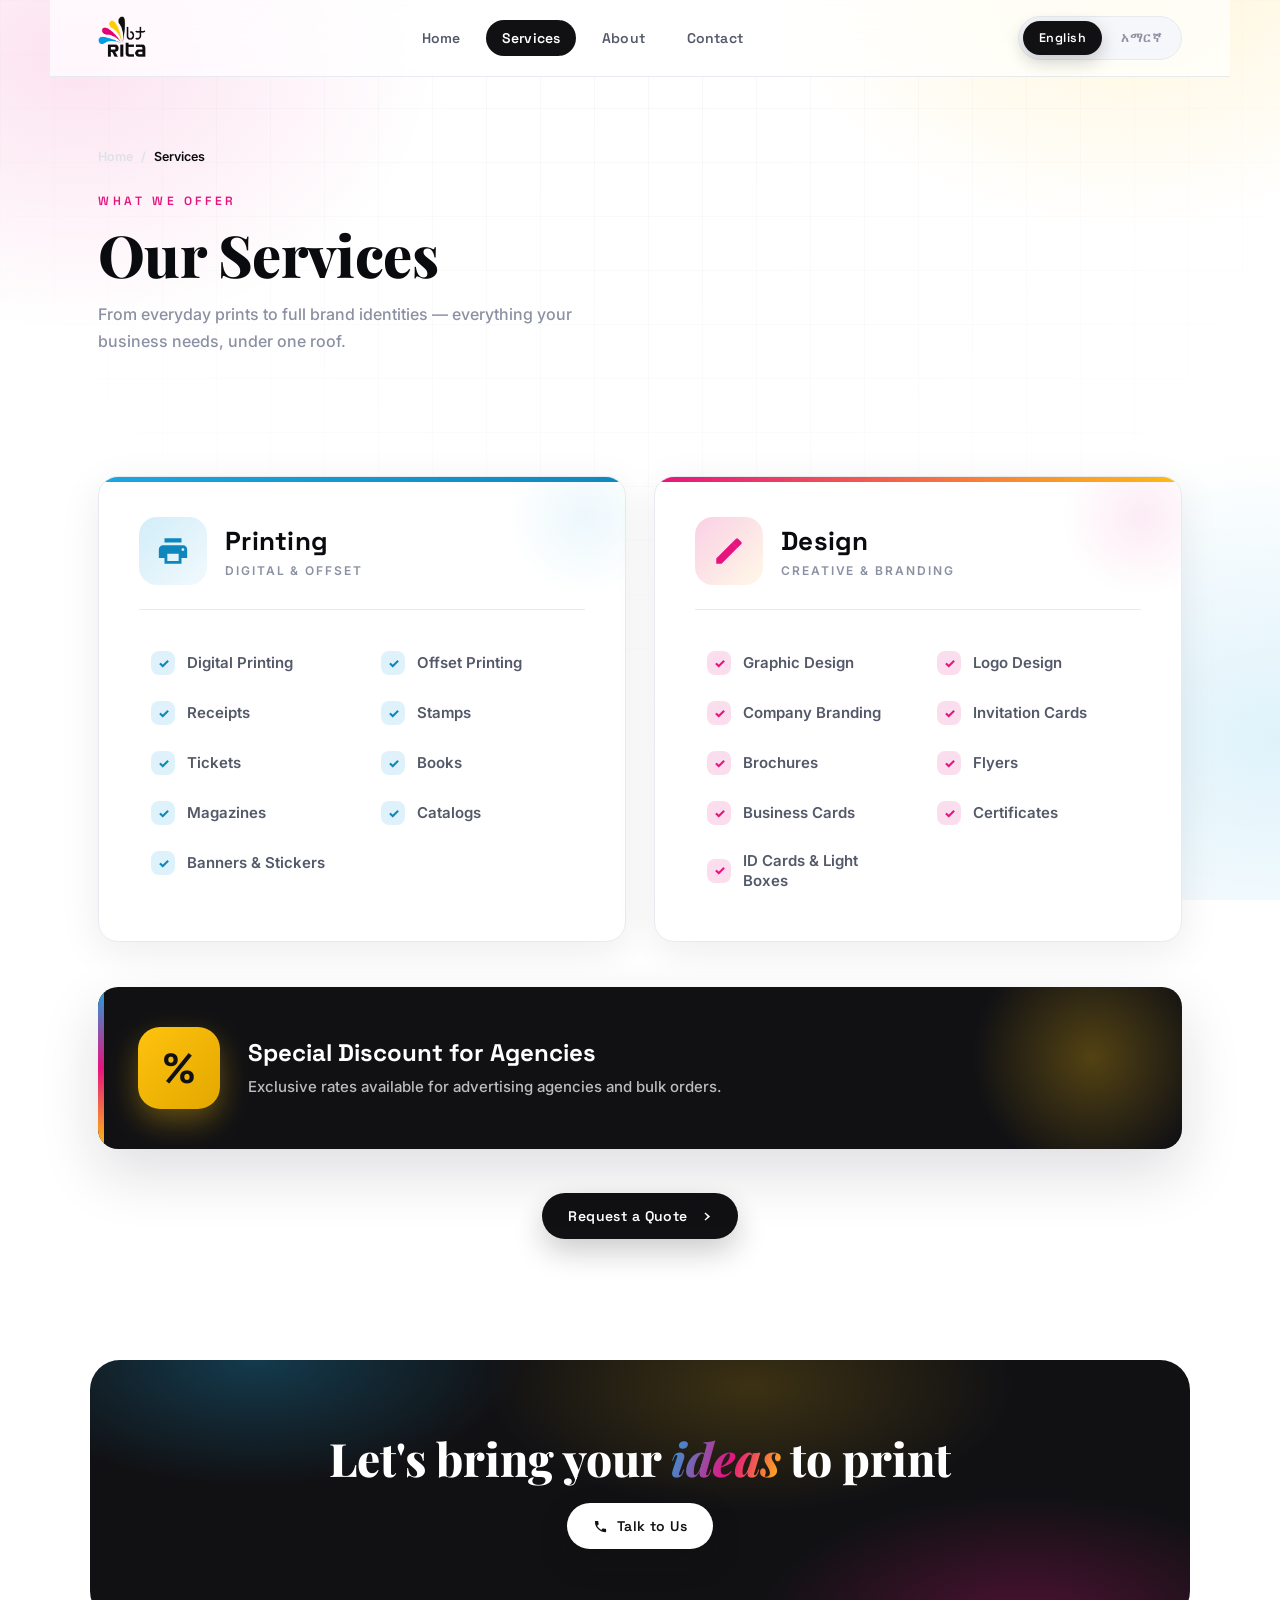
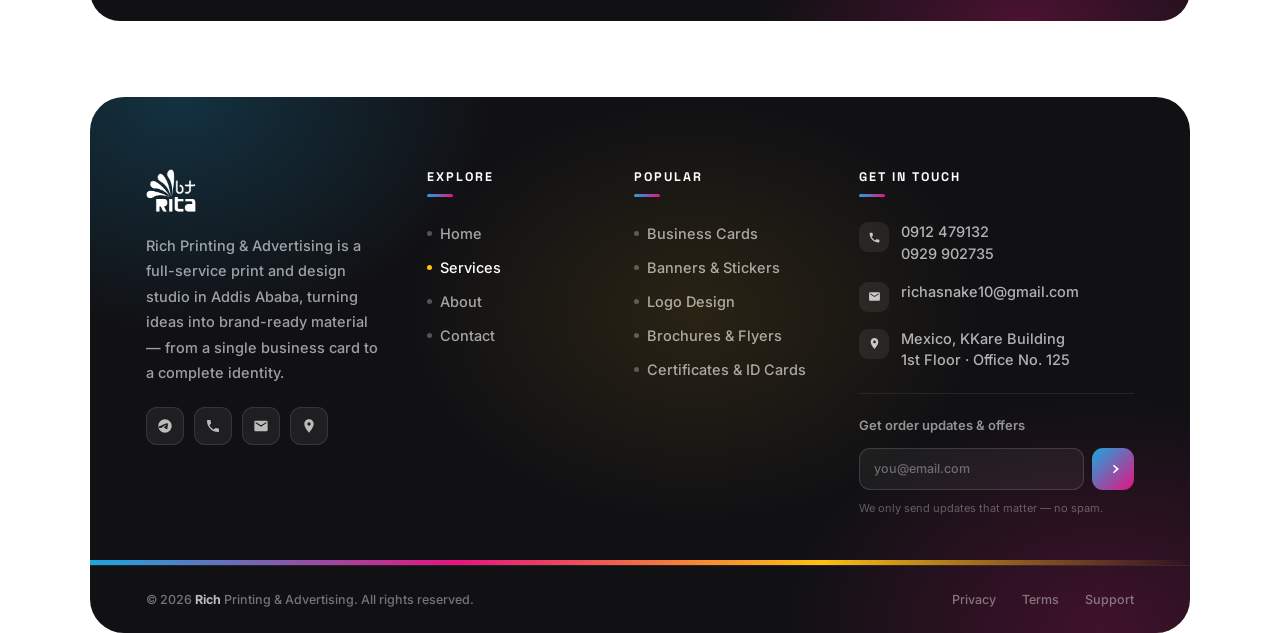
==== services.html @ 9ed71e38 "update website" ====
<!DOCTYPE html>
<html lang="en">
<head>
<meta charset="UTF-8">
<meta name="viewport" content="width=device-width, initial-scale=1.0">
<title>Services | Rich Printing &amp; Advertising</title>
<meta name="description" content="Digital & offset printing, books, banners, stickers, branding, logo design, brochures, business cards and more — full-service printing and design in Addis Ababa.">
<link rel="icon" type="image/png" href="images/logo.png">
<link rel="canonical" href="services.html">
<link rel="preconnect" href="https://fonts.googleapis.com">
<link rel="preconnect" href="https://fonts.gstatic.com" crossorigin>
<link href="https://fonts.googleapis.com/css2?family=Playfair+Display:ital,wght@0,600;0,800;0,900;1,700&family=Space+Grotesk:wght@400;500;600;700&family=Inter:wght@400;500;600;700;800&display=swap" rel="stylesheet">
<link rel="stylesheet" href="css/style.css">
</head>
<body class="lang-en" data-page="services">
<a class="skip-link" href="#main">Skip to content</a>
<div class="progress" id="progress"></div>
<div class="bg-fx"></div>
<div class="page">

  <!-- HEADER -->
  <header class="site-header">
    <div class="nav-wrap">
      <a href="index.html" class="nav-logo-link" aria-label="Rich Printing &amp; Advertising — home">
        <img class="nav-logo" src="images/logo.png" alt="Rich Printing &amp; Advertising">
      </a>
      <nav class="nav-links" id="navLinks" aria-label="Primary">
        <a href="index.html" class="nav-link" data-page-link="home"><span class="en-text">Home</span><span class="am-text">መነሻ</span></a>
        <a href="services.html" class="nav-link" data-page-link="services"><span class="en-text">Services</span><span class="am-text">አገልግሎቶች</span></a>
        <a href="about.html" class="nav-link" data-page-link="about"><span class="en-text">About</span><span class="am-text">ስለ እኛ</span></a>
        <a href="contact.html" class="nav-link" data-page-link="contact"><span class="en-text">Contact</span><span class="am-text">ያግኙን</span></a>
      </nav>
      <div class="nav-right">
        <div class="lang-toggle">
          <button class="lang-btn" data-lang="en" onclick="setLang('en')">English</button>
          <button class="lang-btn" data-lang="am" onclick="setLang('am')">አማርኛ</button>
        </div>
        <button class="nav-toggle" id="navToggle" aria-label="Toggle menu" aria-expanded="false"><span></span></button>
      </div>
    </div>
  </header>

  <main id="main">

    <!-- MASTHEAD -->
    <div class="masthead">
      <div class="crumbs reveal">
        <a href="index.html"><span class="en-text">Home</span><span class="am-text">መነሻ</span></a>
        <span>/</span>
        <span class="current en-text">Services</span><span class="current am-text">አገልግሎቶች</span>
      </div>
      <span class="eyebrow reveal en-text">What We Offer</span>
      <span class="eyebrow reveal am-text">የምናቀርበው</span>
      <h1 class="sec-title reveal en-text">Our Services</h1>
      <h1 class="sec-title reveal am-text">አገልግሎቶቻችን</h1>
      <p class="sec-sub reveal en-text">From everyday prints to full brand identities — everything your business needs, under one roof.</p>
      <p class="sec-sub reveal am-text">ከዕለት ተዕለት ህትመቶች እስከ ሙሉ ብራንድ ማንነት — ንግድዎ የሚፈልገው ሁሉ በአንድ ቦታ።</p>
    </div>

    <!-- SERVICES -->
    <section class="section">
      <div class="services-grid">
        <div class="scard c-cy reveal">
          <div class="scard-head">
            <div class="scard-ico cy">
              <svg viewBox="0 0 24 24"><path d="M19 8H5c-1.66 0-3 1.34-3 3v6h4v4h12v-4h4v-6c0-1.66-1.34-3-3-3zm-3 11H8v-5h8v5zm3-7c-.55 0-1-.45-1-1s.45-1 1-1 1 .45 1 1-.45 1-1 1zm-1-9H6v3h12V3z"/></svg>
            </div>
            <div class="scard-cat">
              <span class="en-text">Printing</span><span class="am-text">ህትመት</span>
              <small class="en-text">Digital &amp; Offset</small><small class="am-text">ዲጂታል &amp; ኦፍሴት</small>
            </div>
          </div>
          <ul class="slist">
            <li><span class="en-text">Digital Printing</span><span class="am-text">ዲጂታል ህትመት</span></li>
            <li><span class="en-text">Offset Printing</span><span class="am-text">ኦፍሴት ህትመት</span></li>
            <li><span class="en-text">Receipts</span><span class="am-text">ደረሰኝ</span></li>
            <li><span class="en-text">Stamps</span><span class="am-text">ማህተም</span></li>
            <li><span class="en-text">Tickets</span><span class="am-text">ቲኬት</span></li>
            <li><span class="en-text">Books</span><span class="am-text">መጽሐፍ</span></li>
            <li><span class="en-text">Magazines</span><span class="am-text">መጽሔት</span></li>
            <li><span class="en-text">Catalogs</span><span class="am-text">ካታሎግ</span></li>
            <li><span class="en-text">Banners &amp; Stickers</span><span class="am-text">ባነር &amp; ስቲከር</span></li>
          </ul>
        </div>

        <div class="scard c-mg reveal">
          <div class="scard-head">
            <div class="scard-ico mg">
              <svg viewBox="0 0 24 24"><path d="M20.71 5.63l-2.34-2.34a1 1 0 00-1.41 0l-2.83 2.83 3.75 3.75 2.83-2.83a1 1 0 000-1.41zM3 17.25V21h3.75L17.81 9.94l-3.75-3.75L3 17.25z"/></svg>
            </div>
            <div class="scard-cat">
              <span class="en-text">Design</span><span class="am-text">ዲዛይን</span>
              <small class="en-text">Creative &amp; Branding</small><small class="am-text">ፈጠራ &amp; ብራንዲንግ</small>
            </div>
          </div>
          <ul class="slist">
            <li><span class="en-text">Graphic Design</span><span class="am-text">ግራፊክ ዲዛይን</span></li>
            <li><span class="en-text">Logo Design</span><span class="am-text">ሎጎ ዲዛይን</span></li>
            <li><span class="en-text">Company Branding</span><span class="am-text">ብራንዲንግ</span></li>
            <li><span class="en-text">Invitation Cards</span><span class="am-text">የጥሪ ካርዶች</span></li>
            <li><span class="en-text">Brochures</span><span class="am-text">ብሮሸር</span></li>
            <li><span class="en-text">Flyers</span><span class="am-text">ፍላየር</span></li>
            <li><span class="en-text">Business Cards</span><span class="am-text">ቢዝነስ ካርድ</span></li>
            <li><span class="en-text">Certificates</span><span class="am-text">ሰርተፍኬት</span></li>
            <li><span class="en-text">ID Cards &amp; Light Boxes</span><span class="am-text">መታወቂያ &amp; ላይት ቦክስ</span></li>
          </ul>
        </div>
      </div>

      <div class="promo-box reveal">
        <div class="promo-pct">%</div>
        <div>
          <div class="promo-title en-text">Special Discount for Agencies</div>
          <div class="promo-title am-text">ለኤጀንሲዎች ልዩ ቅናሽ</div>
          <div class="promo-body en-text">Exclusive rates available for advertising agencies and bulk orders.</div>
          <div class="promo-body am-text">ለማስታወቂያ ቤቶች እና ብዛት ላላቸው ትዕዛዞች ልዩ ዋጋ አለን።</div>
        </div>
      </div>

      <div class="sec-foot reveal">
        <a href="contact.html" class="btn btn-primary">
          <span class="en-text">Request a Quote</span><span class="am-text">ዋጋ ይጠይቁ</span>
          <svg width="15" height="15" viewBox="0 0 24 24" fill="currentColor"><path d="M5 12h12l-5-5 1.4-1.4L21 12l-7.6 6.4L12 17l5-5H5z"/></svg>
        </a>
      </div>
    </section>

    <!-- CTA BANNER -->
    <section class="cta-banner reveal">
      <h2 class="cta-title en-text">Let's bring your <em>ideas</em> to print</h2>
      <h2 class="cta-title am-text">ሀሳብዎን ወደ <em>ህትመት</em> እንለውጥ</h2>
      <div class="hero-cta">
        <a href="contact.html" class="btn btn-primary">
          <svg width="15" height="15" viewBox="0 0 24 24" fill="currentColor"><path d="M6.6 10.8c1.4 2.8 3.8 5.1 6.6 6.6l2.2-2.2c.3-.3.7-.4 1-.2 1.1.4 2.3.6 3.6.6.6 0 1 .4 1 1V20c0 .6-.4 1-1 1-9.4 0-17-7.6-17-17 0-.6.4-1 1-1h3.5c.6 0 1 .4 1 1 0 1.3.2 2.5.6 3.6.1.3 0 .7-.2 1L6.6 10.8z"/></svg>
          <span class="en-text">Talk to Us</span><span class="am-text">ያነጋግሩን</span>
        </a>
      </div>
    </section>

  </main>

  <!-- FOOTER -->
  <footer class="site-footer">
    <div class="footer-top">
      <div class="reveal">
        <img class="footer-brand-logo" src="images/logo.png" alt="Rich Printing &amp; Advertising">
        <p class="footer-about en-text">Rich Printing &amp; Advertising is a full-service print and design studio in Addis Ababa, turning ideas into brand-ready material — from a single business card to a complete identity.</p>
        <p class="footer-about am-text">ሪች ማተሚያ &amp; ማስታወቂያ በአዲስ አበባ የሚገኝ ሙሉ አገልግሎት ሰጪ የህትመትና ዲዛይን ስቱዲዮ ነው — ከአንድ ቢዝነስ ካርድ እስከ ሙሉ ብራንድ ማንነት ሀሳብዎን እናደራጃለን።</p>
        <div class="footer-social">
          <a href="https://t.me/Rita08pp" target="_blank" rel="noopener noreferrer" aria-label="Telegram">
            <svg viewBox="0 0 24 24"><path d="M12 2C6.48 2 2 6.48 2 12s4.48 10 10 10 10-4.48 10-10S17.52 2 12 2zm4.64 6.8c-.15 1.58-.8 5.42-1.13 7.19-.14.75-.42 1-.68 1.02-.58.05-1.02-.38-1.58-.75-.88-.58-1.38-.94-2.23-1.5-.99-.65-.35-1.01.22-1.59.15-.15 2.71-2.48 2.76-2.69.01-.03.02-.14-.07-.2-.09-.06-.22-.04-.31-.02-.13.02-2.28 1.45-6.44 4.27-.61.42-1.16.62-1.66.61-.55-.01-1.6-.31-2.38-.57-.96-.3-1.72-.46-1.65-.97.04-.27.49-.55 1.35-.84 5.3-2.22 8.83-3.68 10.56-4.41.5-.21.95-.32 1.34-.32.29 0 .58.04.86.13z"/></svg>
          </a>
          <a href="tel:+251912479132" aria-label="Phone">
            <svg viewBox="0 0 24 24"><path d="M6.6 10.8c1.4 2.8 3.8 5.1 6.6 6.6l2.2-2.2c.3-.3.7-.4 1-.2 1.1.4 2.3.6 3.6.6.6 0 1 .4 1 1V20c0 .6-.4 1-1 1-9.4 0-17-7.6-17-17 0-.6.4-1 1-1h3.5c.6 0 1 .4 1 1 0 1.3.2 2.5.6 3.6.1.3 0 .7-.2 1L6.6 10.8z"/></svg>
          </a>
          <a href="mailto:richasnake10@gmail.com" aria-label="Email">
            <svg viewBox="0 0 24 24"><path d="M20 4H4c-1.1 0-2 .9-2 2v12c0 1.1.9 2 2 2h16c1.1 0 2-.9 2-2V6c0-1.1-.9-2-2-2zm0 4l-8 5-8-5V6l8 5 8-5v2z"/></svg>
          </a>
          <a href="https://www.google.com/maps/place/KKare+Building+%7C+Mexico+%7C+%E1%8A%AC%E1%8A%AC%E1%88%AD+%E1%88%85%E1%8A%95%E1%8D%83+%7C+%E1%88%9C%E1%8A%AD%E1%88%B2%E1%8A%AE" target="_blank" rel="noopener noreferrer" aria-label="Location">
            <svg viewBox="0 0 24 24"><path d="M12 2C8.13 2 5 5.13 5 9c0 5.25 7 13 7 13s7-7.75 7-13c0-3.87-3.13-7-7-7zm0 9.5c-1.38 0-2.5-1.12-2.5-2.5s1.12-2.5 2.5-2.5 2.5 1.12 2.5 2.5-1.12 2.5-2.5 2.5z"/></svg>
          </a>
        </div>
      </div>

      <div class="reveal">
        <div class="footer-heading en-text">Explore</div>
        <div class="footer-heading am-text">ገፆች</div>
        <ul class="footer-links">
          <li><a href="index.html" data-page-link="home"><span class="en-text">Home</span><span class="am-text">መነሻ</span></a></li>
          <li><a href="services.html" data-page-link="services"><span class="en-text">Services</span><span class="am-text">አገልግሎቶች</span></a></li>
          <li><a href="about.html" data-page-link="about"><span class="en-text">About</span><span class="am-text">ስለ እኛ</span></a></li>
          <li><a href="contact.html" data-page-link="contact"><span class="en-text">Contact</span><span class="am-text">ያግኙን</span></a></li>
        </ul>
      </div>

      <div class="reveal">
        <div class="footer-heading en-text">Popular</div>
        <div class="footer-heading am-text">ተወዳጅ</div>
        <ul class="footer-links">
          <li><a href="services.html"><span class="en-text">Business Cards</span><span class="am-text">ቢዝነስ ካርድ</span></a></li>
          <li><a href="services.html"><span class="en-text">Banners &amp; Stickers</span><span class="am-text">ባነር &amp; ስቲከር</span></a></li>
          <li><a href="services.html"><span class="en-text">Logo Design</span><span class="am-text">ሎጎ ዲዛይን</span></a></li>
          <li><a href="services.html"><span class="en-text">Brochures &amp; Flyers</span><span class="am-text">ብሮሸር &amp; ፍላየር</span></a></li>
          <li><a href="services.html"><span class="en-text">Certificates &amp; ID Cards</span><span class="am-text">ሰርተፍኬት &amp; መታወቂያ</span></a></li>
        </ul>
      </div>

      <div class="reveal">
        <div class="footer-heading en-text">Get In Touch</div>
        <div class="footer-heading am-text">አድራሻ</div>
        <ul class="footer-contact-list">
          <li>
            <span class="fc-ico"><svg viewBox="0 0 24 24"><path d="M6.6 10.8c1.4 2.8 3.8 5.1 6.6 6.6l2.2-2.2c.3-.3.7-.4 1-.2 1.1.4 2.3.6 3.6.6.6 0 1 .4 1 1V20c0 .6-.4 1-1 1-9.4 0-17-7.6-17-17 0-.6.4-1 1-1h3.5c.6 0 1 .4 1 1 0 1.3.2 2.5.6 3.6.1.3 0 .7-.2 1L6.6 10.8z"/></svg></span>
            <span><a href="tel:+251912479132">0912 479132</a><br><a href="tel:+251929902735">0929 902735</a></span>
          </li>
          <li>
            <span class="fc-ico"><svg viewBox="0 0 24 24"><path d="M20 4H4c-1.1 0-2 .9-2 2v12c0 1.1.9 2 2 2h16c1.1 0 2-.9 2-2V6c0-1.1-.9-2-2-2zm0 4l-8 5-8-5V6l8 5 8-5v2z"/></svg></span>
            <a href="mailto:richasnake10@gmail.com">richasnake10@gmail.com</a>
          </li>
          <li>
            <span class="fc-ico"><svg viewBox="0 0 24 24"><path d="M12 2C8.13 2 5 5.13 5 9c0 5.25 7 13 7 13s7-7.75 7-13c0-3.87-3.13-7-7-7zm0 9.5c-1.38 0-2.5-1.12-2.5-2.5s1.12-2.5 2.5-2.5 2.5 1.12 2.5 2.5-1.12 2.5-2.5 2.5z"/></svg></span>
            <span class="en-text">Mexico, KKare Building<br>1st Floor · Office No. 125</span>
            <span class="am-text">ሜክሲኮ፣ ኬኬር ህንፃ<br>1ኛ ፎቅ · ቢሮ ቁጥር 125</span>
          </li>
        </ul>

        <div class="footer-newsletter">
          <div class="footer-newsletter-label en-text">Get order updates &amp; offers</div>
          <div class="footer-newsletter-label am-text">የትዕዛዝ ማሻሻያ &amp; ቅናሾችን ይቀበሉ</div>
          <form class="footer-newsletter-form" onsubmit="return false;">
            <input type="email" placeholder="you@email.com" aria-label="Email address" required>
            <button type="submit" aria-label="Subscribe">
              <svg viewBox="0 0 24 24"><path d="M5 12h12l-5-5 1.4-1.4L21 12l-7.6 6.4L12 17l5-5H5z"/></svg>
            </button>
          </form>
          <div class="footer-note en-text">We only send updates that matter — no spam.</div>
          <div class="footer-note am-text">አስፈላጊ መረጃ ብቻ እንልካለን — ስፓም የለም።</div>
        </div>
      </div>
    </div>

    <div class="footer-strip"></div>

    <div class="footer-bottom">
      <div class="footer-copy en-text">&copy; <span data-year></span> <strong>Rich</strong> Printing &amp; Advertising. All rights reserved.</div>
      <div class="footer-copy am-text">&copy; <span data-year></span> <strong>ሪች</strong> ማተሚያ &amp; ማስታወቂያ። ሁሉም መብቶች የተጠበቁ ናቸው።</div>
      <div class="footer-legal">
        <a href="#"><span class="en-text">Privacy</span><span class="am-text">ግላዊነት</span></a>
        <a href="#"><span class="en-text">Terms</span><span class="am-text">ውሎች</span></a>
        <a href="contact.html"><span class="en-text">Support</span><span class="am-text">ድጋፍ</span></a>
      </div>
    </div>
  </footer>

</div>
<script src="js/script.js"></script>
</body>
</html>
---- css/style.css ----
/* ==========================================================================
   Rich Printing & Advertising — global stylesheet
   Palette is drawn straight from the brand's CMYK dot mark (cyan / magenta /
   yellow / key-black) so the interface itself reads as "print studio".
   ========================================================================== */

*,*::before,*::after{margin:0;padding:0;box-sizing:border-box;}

:root{
  --cyan:#1ba6e0;
  --cyan-deep:#0e87bd;
  --magenta:#e6147f;
  --magenta-deep:#c10f6a;
  --yellow:#ffc20e;
  --yellow-deep:#e3a800;
  --key:#111114;

  --bg:#ffffff;
  --bg-soft:#f5f7fb;
  --bg-tint:#fbfcfe;
  --surface:#ffffff;
  --border:#e7eaef;
  --border-strong:#dde1e8;

  --text:#16181d;
  --text-b:#0a0b0e;
  --text-dim:#54596a;
  --text-muted:#8b91a3;

  --radius:20px;
  --radius-sm:12px;
  --ease:cubic-bezier(.16,1,.3,1);
  --shadow:0 10px 40px rgba(20,24,40,0.08);
  --shadow-lg:0 24px 60px rgba(20,24,40,0.14);
  --cmyk:linear-gradient(90deg,var(--cyan),var(--magenta),var(--yellow),var(--key));
  --header-h:76px;
}

html{font-size:clamp(15px,1.1vw,18px);scroll-behavior:smooth;}

body{
  font-family:'Inter',sans-serif;
  background:var(--bg);
  color:var(--text);
  min-height:100vh;
  overflow-x:hidden;
  -webkit-font-smoothing:antialiased;
}

a{color:inherit;}
img{max-width:100%;display:block;}
button{font:inherit;}

.skip-link{
  position:absolute;
  left:12px;top:-60px;
  background:var(--key);
  color:#fff;
  padding:10px 18px;
  border-radius:10px;
  font-size:13px;
  font-weight:600;
  z-index:999;
  transition:top .3s var(--ease);
}
.skip-link:focus{top:12px;}

:focus-visible{outline:2.5px solid var(--magenta);outline-offset:3px;border-radius:6px;}

/* scroll progress */
.progress{
  position:fixed;
  top:0;left:0;
  height:3px;width:0%;
  z-index:300;
  background:var(--cmyk);
  background-size:200% 100%;
  transition:width .1s linear;
}

/* soft CMYK aura backdrop */
.bg-fx{
  position:fixed;
  inset:0;
  z-index:0;
  pointer-events:none;
  background:
    radial-gradient(42% 48% at 88% -8%, rgba(255,194,14,0.18), transparent 70%),
    radial-gradient(40% 44% at 6% 6%, rgba(230,20,127,0.12), transparent 70%),
    radial-gradient(46% 46% at 100% 82%, rgba(27,166,224,0.14), transparent 70%),
    var(--bg);
}
.bg-fx::after{
  content:'';
  position:absolute;
  inset:0;
  background-image:
    linear-gradient(rgba(20,24,40,0.035) 1px,transparent 1px),
    linear-gradient(90deg,rgba(20,24,40,0.035) 1px,transparent 1px);
  background-size:54px 54px;
  mask-image:radial-gradient(circle at 50% 0%,#000 0%,transparent 72%);
}

.page{
  position:relative;
  z-index:1;
  width:100%;
  max-width:1180px;
  margin:0 auto;
  display:flex;
  flex-direction:column;
}

.cmyk-rule{height:3px;border:none;border-radius:3px;background:var(--cmyk);}

/* ─── HEADER / NAV ─── */
.site-header{
  position:sticky;
  top:0;
  z-index:100;
  background:rgba(255,255,255,0.72);
  backdrop-filter:blur(20px) saturate(160%);
  -webkit-backdrop-filter:blur(20px) saturate(160%);
  border-bottom:1px solid var(--border);
}
.nav-wrap{
  max-width:1180px;
  margin:0 auto;
  min-height:var(--header-h);
  display:flex;
  align-items:center;
  justify-content:space-between;
  gap:16px;
  padding:10px clamp(18px,5vw,48px);
}
.nav-logo-link{display:flex;align-items:center;flex-shrink:0;}
.nav-logo{height:clamp(34px,6vw,44px);width:auto;display:block;}

.nav-links{
  display:flex;
  align-items:center;
  gap:clamp(4px,1.6vw,10px);
}
.nav-link{
  position:relative;
  padding:9px 16px;
  border-radius:30px;
  font-family:'Space Grotesk',sans-serif;
  font-size:14px;
  font-weight:600;
  letter-spacing:0.01em;
  text-decoration:none;
  color:var(--text-dim);
  transition:color .3s var(--ease),background .3s var(--ease);
}
.nav-link:hover{color:var(--text-b);background:var(--bg-soft);}
.nav-link.active{color:#fff;background:var(--key);}

.nav-right{display:flex;align-items:center;gap:12px;flex-shrink:0;}

.lang-toggle{
  display:flex;
  background:var(--bg-soft);
  border:1px solid var(--border);
  border-radius:40px;
  padding:4px;
  gap:3px;
}
.lang-btn{
  padding:8px 16px;
  border-radius:30px;
  border:none;
  background:transparent;
  font-family:'Space Grotesk',sans-serif;
  font-size:12.5px;
  font-weight:600;
  letter-spacing:0.04em;
  color:var(--text-muted);
  cursor:pointer;
  transition:all .35s var(--ease);
  min-height:34px;
}
.lang-btn:hover{color:var(--text);}
.lang-btn.active{
  background:var(--key);
  color:#fff;
  box-shadow:0 6px 18px rgba(17,17,20,0.22);
}

.nav-toggle{
  display:none;
  width:42px;height:42px;
  align-items:center;justify-content:center;
  border:1px solid var(--border-strong);
  border-radius:12px;
  background:#fff;
  cursor:pointer;
  flex-shrink:0;
}
.nav-toggle span{position:relative;width:18px;height:2px;background:var(--text-b);display:block;}
.nav-toggle span::before,.nav-toggle span::after{
  content:'';position:absolute;left:0;width:18px;height:2px;background:var(--text-b);
  transition:transform .3s var(--ease),opacity .3s var(--ease);
}
.nav-toggle span::before{top:-6px;}
.nav-toggle span::after{top:6px;}
.nav-toggle.open span{background:transparent;}
.nav-toggle.open span::before{transform:translateY(6px) rotate(45deg);}
.nav-toggle.open span::after{transform:translateY(-6px) rotate(-45deg);}

/* ─── HERO ─── */
.hero{
  position:relative;
  padding:clamp(40px,8vh,84px) clamp(20px,5vw,48px) clamp(36px,7vh,64px);
  display:grid;
  grid-template-columns:1.12fr 0.88fr;
  align-items:center;
  gap:clamp(28px,5vw,56px);
  overflow:hidden;
}
.hero-badge{
  display:inline-flex;
  align-items:center;
  gap:8px;
  padding:7px 16px;
  border:1px solid var(--border-strong);
  border-radius:40px;
  background:#fff;
  box-shadow:var(--shadow);
  font-size:clamp(9px,1.8vw,11px);
  font-weight:700;
  letter-spacing:0.2em;
  text-transform:uppercase;
  color:var(--text-dim);
  margin-bottom:clamp(20px,4vh,30px);
}
.hero-badge .pulse{
  width:7px;height:7px;border-radius:50%;
  background:var(--magenta);
  box-shadow:0 0 0 0 rgba(230,20,127,0.5);
  animation:pulse 2.2s infinite;
}
@keyframes pulse{
  0%{box-shadow:0 0 0 0 rgba(230,20,127,0.45);}
  70%{box-shadow:0 0 0 9px rgba(230,20,127,0);}
  100%{box-shadow:0 0 0 0 rgba(230,20,127,0);}
}
.hero-tagline{
  font-family:'Playfair Display',serif;
  font-size:clamp(38px,7vw,72px);
  font-weight:900;
  line-height:1.04;
  letter-spacing:-0.01em;
  color:var(--text-b);
  margin-bottom:clamp(18px,3vh,26px);
  max-width:14ch;
}
.hero-tagline em{
  font-style:italic;
  background:linear-gradient(110deg,var(--cyan),var(--magenta) 45%,var(--yellow-deep) 90%);
  background-size:220% 100%;
  -webkit-background-clip:text;
  background-clip:text;
  -webkit-text-fill-color:transparent;
  animation:hue 6s ease-in-out infinite;
}
@keyframes hue{0%,100%{background-position:0% 50%;}50%{background-position:100% 50%;}}
.hero-desc{
  font-size:clamp(14px,2.6vw,18px);
  font-weight:500;
  color:var(--text-dim);
  line-height:1.75;
  max-width:46ch;
  margin-bottom:clamp(26px,5vh,38px);
}
.hero-cta{
  display:flex;
  flex-wrap:wrap;
  gap:14px;
  align-items:center;
}
.btn{
  display:inline-flex;
  align-items:center;
  gap:9px;
  padding:14px 26px;
  border-radius:40px;
  font-family:'Space Grotesk',sans-serif;
  font-size:clamp(12px,2.2vw,14px);
  font-weight:600;
  letter-spacing:0.03em;
  text-decoration:none;
  cursor:pointer;
  border:none;
  transition:transform .35s var(--ease),box-shadow .35s var(--ease),background .35s var(--ease);
}
.btn-primary{
  background:var(--key);
  color:#fff;
  box-shadow:0 12px 30px rgba(17,17,20,0.22);
}
.btn-primary:hover{transform:translateY(-3px);box-shadow:0 18px 40px rgba(17,17,20,0.3);}
.btn-ghost{
  border:1px solid var(--border-strong);
  color:var(--text-b);
  background:#fff;
}
.btn-ghost:hover{border-color:var(--magenta);color:var(--magenta);transform:translateY(-3px);}

.hero-stats{
  display:flex;
  flex-wrap:wrap;
  gap:clamp(24px,5vw,52px);
  margin-top:clamp(36px,7vh,56px);
  padding-top:clamp(24px,5vh,36px);
  border-top:1px solid var(--border);
}
.stat-num{
  font-family:'Space Grotesk',sans-serif;
  font-size:clamp(26px,5vw,40px);
  font-weight:700;
  color:var(--text-b);
  line-height:1;
}
.stat-num .c{color:var(--cyan);}
.stat-num .m{color:var(--magenta);}
.stat-num .y{color:var(--yellow-deep);}
.stat-label{
  font-size:clamp(10px,2vw,12px);
  font-weight:600;
  letter-spacing:0.08em;
  text-transform:uppercase;
  color:var(--text-muted);
  margin-top:8px;
}

.hero-art{
  position:relative;
  display:flex;
  align-items:center;
  justify-content:center;
}
.hero-art::before,
.hero-art::after{
  content:'';
  position:absolute;
  border-radius:50%;
  filter:blur(36px);
  z-index:0;
  animation:float 9s ease-in-out infinite;
}
.hero-art::before{
  width:180px;height:180px;
  top:-10px;left:-6px;
  background:radial-gradient(circle,rgba(27,166,224,0.55),transparent 70%);
}
.hero-art::after{
  width:200px;height:200px;
  bottom:-14px;right:-10px;
  background:radial-gradient(circle,rgba(230,20,127,0.45),transparent 70%);
  animation-delay:-4.5s;
}
@keyframes float{0%,100%{transform:translateY(0);}50%{transform:translateY(-22px);}}
.hero-art-card{
  position:relative;
  z-index:1;
  width:100%;
  max-width:420px;
  aspect-ratio:1.05/1;
  border-radius:28px;
  background:#fff;
  border:1px solid var(--border);
  box-shadow:var(--shadow-lg);
  display:flex;
  align-items:center;
  justify-content:center;
  padding:clamp(28px,5vw,48px);
  overflow:hidden;
}
.hero-art-card::before{
  content:'';
  position:absolute;
  inset:0;
  background:
    radial-gradient(60% 60% at 20% 15%,rgba(27,166,224,0.10),transparent 60%),
    radial-gradient(60% 60% at 85% 30%,rgba(255,194,14,0.12),transparent 60%),
    radial-gradient(60% 60% at 60% 95%,rgba(230,20,127,0.10),transparent 60%);
}
.hero-art-card img{position:relative;width:80%;height:auto;}
.hero-art-bar{
  position:absolute;
  left:0;right:0;bottom:0;
  height:8px;
  background:var(--cmyk);
}

/* ─── PAGE MASTHEAD (non-home pages) ─── */
.masthead{
  position:relative;
  padding:clamp(40px,8vh,72px) clamp(20px,5vw,48px) clamp(24px,5vh,40px);
}
.masthead .eyebrow{margin-bottom:14px;}
.masthead .sec-title{font-size:clamp(34px,7vw,58px);}
.crumbs{
  display:flex;
  align-items:center;
  gap:8px;
  font-size:12.5px;
  font-weight:600;
  color:var(--text-muted);
  margin-bottom:clamp(18px,3vh,26px);
}
.crumbs a{text-decoration:none;color:var(--text-muted);transition:color .3s var(--ease);}
.crumbs a:hover{color:var(--magenta);}
.crumbs span{color:var(--border-strong);}
.crumbs .current{color:var(--text-b);}

/* ─── MARQUEE ─── */
.marquee{
  position:relative;
  overflow:hidden;
  background:var(--key);
  padding:14px 0;
  margin:clamp(8px,2vw,20px) 0;
  border-radius:14px;
}
.marquee-track{
  display:flex;
  width:max-content;
  animation:scroll 28s linear infinite;
}
.marquee:hover .marquee-track{animation-play-state:paused;}
.marquee-track span{
  font-family:'Space Grotesk',sans-serif;
  font-size:clamp(13px,2.4vw,16px);
  font-weight:600;
  letter-spacing:0.06em;
  color:#fff;
  padding:0 clamp(18px,3vw,30px);
  display:inline-flex;
  align-items:center;
  gap:clamp(18px,3vw,30px);
}
.marquee-track span::after{
  content:'';
  width:8px;height:8px;border-radius:50%;
}
.marquee-track span:nth-child(4n+1)::after{background:var(--cyan);}
.marquee-track span:nth-child(4n+2)::after{background:var(--magenta);}
.marquee-track span:nth-child(4n+3)::after{background:var(--yellow);}
.marquee-track span:nth-child(4n)::after{background:#fff;}
@keyframes scroll{from{transform:translateX(0);}to{transform:translateX(-50%);}}

/* ─── SECTION ─── */
.section{
  padding:clamp(44px,9vh,90px) clamp(20px,5vw,48px);
}
.section.alt{background:var(--bg-soft);border-radius:clamp(20px,3vw,32px);}
.section.tint{
  position:relative;
  background:linear-gradient(135deg,rgba(27,166,224,0.06) 0%,rgba(230,20,127,0.06) 50%,rgba(255,194,14,0.06) 100%);
  border-radius:clamp(24px,4vw,40px);
  margin:clamp(20px,4vh,40px) clamp(16px,4vw,40px);
  padding:clamp(52px,10vh,100px) clamp(24px,5vw,56px)!important;
  overflow:hidden;
}
.sec-head{margin-bottom:clamp(28px,5vh,46px);}
.section.tint .sec-head{margin-bottom:clamp(40px,7vh,60px);}
.section.tint .sec-title{font-size:clamp(38px,8vw,60px);}
.eyebrow{
  display:inline-block;
  font-family:'Space Grotesk',sans-serif;
  font-size:clamp(10px,2vw,12px);
  font-weight:600;
  letter-spacing:0.3em;
  color:var(--magenta);
  text-transform:uppercase;
  margin-bottom:14px;
}
.sec-title{
  font-family:'Playfair Display',serif;
  font-size:clamp(30px,6vw,52px);
  font-weight:800;
  color:var(--text-b);
  line-height:1.1;
  letter-spacing:-0.01em;
}
.sec-title em{
  font-style:italic;
  background:linear-gradient(110deg,var(--cyan),var(--magenta) 55%,var(--yellow-deep));
  -webkit-background-clip:text;background-clip:text;-webkit-text-fill-color:transparent;
}
.sec-sub{
  font-size:clamp(13px,2.4vw,16px);
  color:var(--text-muted);
  font-weight:500;
  margin-top:14px;
  max-width:52ch;
  line-height:1.7;
}
.sec-foot{
  display:flex;
  align-items:center;
  justify-content:center;
  margin-top:clamp(28px,5vh,44px);
}

/* ─── SERVICE CARDS ─── */
.services-grid{
  display:grid;
  grid-template-columns:repeat(2,1fr);
  gap:clamp(20px,3vw,28px);
  margin-bottom:clamp(28px,5vh,48px);
}
.scard{
  position:relative;
  background:var(--surface);
  border:1px solid var(--border);
  border-radius:var(--radius);
  padding:clamp(28px,4vw,40px);
  overflow:hidden;
  box-shadow:var(--shadow);
  transition:transform .45s var(--ease),box-shadow .45s var(--ease);
}
.scard::before{
  content:'';
  position:absolute;
  top:0;left:0;right:0;height:5px;
}
.scard.c-cy::before{background:linear-gradient(90deg,var(--cyan),var(--cyan-deep));}
.scard.c-mg::before{background:linear-gradient(90deg,var(--magenta),var(--yellow));}
.scard::after{
  content:'';
  position:absolute;
  top:-40px;right:-40px;
  width:160px;height:160px;
  border-radius:50%;
  opacity:0.5;
  transition:transform .6s var(--ease);
}
.scard.c-cy::after{background:radial-gradient(circle,rgba(27,166,224,0.16),transparent 70%);}
.scard.c-mg::after{background:radial-gradient(circle,rgba(230,20,127,0.16),transparent 70%);}
.scard:hover{transform:translateY(-8px);box-shadow:var(--shadow-lg);}
.scard:hover::after{transform:scale(1.4);}
.scard-head{
  position:relative;
  display:flex;
  align-items:center;
  gap:18px;
  margin-bottom:clamp(22px,4vh,30px);
  padding-bottom:clamp(18px,3vh,24px);
  border-bottom:1px solid var(--border);
}
.scard-ico{
  width:clamp(54px,9vw,68px);height:clamp(54px,9vw,68px);
  border-radius:18px;
  display:flex;align-items:center;justify-content:center;
  flex-shrink:0;
}
.scard-ico.cy{background:linear-gradient(135deg,rgba(27,166,224,0.20),rgba(27,166,224,0.06));}
.scard-ico.cy svg{fill:var(--cyan-deep);}
.scard-ico.mg{background:linear-gradient(135deg,rgba(230,20,127,0.20),rgba(255,194,14,0.10));}
.scard-ico.mg svg{fill:var(--magenta);}
.scard-ico svg{width:clamp(26px,5vw,34px);height:clamp(26px,5vw,34px);}
.scard-cat{
  font-family:'Space Grotesk',sans-serif;
  font-size:clamp(19px,4vw,26px);
  font-weight:700;
  color:var(--text-b);
  letter-spacing:0.01em;
}
.scard-cat small{
  display:block;
  font-family:'Inter',sans-serif;
  font-size:clamp(10px,2vw,12px);
  font-weight:600;
  letter-spacing:0.16em;
  text-transform:uppercase;
  color:var(--text-muted);
  margin-top:5px;
}
.slist{
  position:relative;
  list-style:none;
  display:grid;
  grid-template-columns:repeat(2,1fr);
  gap:4px 14px;
}
.slist li{
  display:flex;
  align-items:center;
  gap:12px;
  font-size:clamp(13px,2.4vw,15px);
  font-weight:600;
  color:var(--text-dim);
  padding:11px 12px;
  border-radius:12px;
  line-height:1.3;
  transition:all .3s var(--ease);
}
.slist li::before{
  content:'✓';
  display:flex;
  align-items:center;
  justify-content:center;
  width:24px;height:24px;
  flex-shrink:0;
  border-radius:8px;
  font-size:13px;
  font-weight:800;
  transition:all .3s var(--ease);
}
.scard.c-cy .slist li::before{background:rgba(27,166,224,0.14);color:var(--cyan-deep);}
.scard.c-mg .slist li::before{background:rgba(230,20,127,0.14);color:var(--magenta);}
.slist li:hover{color:var(--text-b);transform:translateX(4px);}
.scard.c-cy .slist li:hover{background:rgba(27,166,224,0.07);}
.scard.c-mg .slist li:hover{background:rgba(230,20,127,0.07);}
.scard.c-cy .slist li:hover::before{background:var(--cyan);color:#fff;}
.scard.c-mg .slist li:hover::before{background:var(--magenta);color:#fff;}

/* preview (home page) service teaser cards */
.teaser-grid{
  display:grid;
  grid-template-columns:repeat(2,1fr);
  gap:clamp(18px,3vw,24px);
}
.teaser-card{
  position:relative;
  background:var(--surface);
  border:1px solid var(--border);
  border-radius:var(--radius);
  padding:clamp(22px,3.6vw,30px);
  box-shadow:var(--shadow);
  transition:transform .4s var(--ease),box-shadow .4s var(--ease);
  text-decoration:none;
  display:flex;
  flex-direction:column;
  gap:14px;
}
.teaser-card:hover{transform:translateY(-6px);box-shadow:var(--shadow-lg);}
.teaser-tags{display:flex;flex-wrap:wrap;gap:8px;margin-top:2px;}
.teaser-tag{
  font-size:11.5px;
  font-weight:600;
  color:var(--text-dim);
  background:var(--bg-soft);
  border:1px solid var(--border);
  padding:6px 12px;
  border-radius:20px;
}
.teaser-more{
  margin-top:auto;
  font-family:'Space Grotesk',sans-serif;
  font-size:13.5px;
  font-weight:700;
  color:var(--text-b);
  display:inline-flex;
  align-items:center;
  gap:8px;
}
.teaser-more svg{width:14px;height:14px;transition:transform .3s var(--ease);}
.teaser-card:hover .teaser-more svg{transform:translateX(4px);}

/* ─── PROMO ─── */
.promo-box{
  position:relative;
  overflow:hidden;
  background:var(--key);
  border-radius:var(--radius);
  padding:clamp(24px,4vw,40px);
  display:flex;
  align-items:center;
  gap:clamp(18px,4vw,28px);
  margin-top:clamp(18px,3vh,26px);
  box-shadow:var(--shadow-lg);
}
.promo-box::after{
  content:'';
  position:absolute;
  top:-60px;right:-40px;
  width:260px;height:260px;
  background:radial-gradient(circle,rgba(255,194,14,0.28),transparent 65%);
}
.promo-box::before{
  content:'';
  position:absolute;
  left:0;top:0;bottom:0;width:6px;
  background:linear-gradient(180deg,var(--cyan),var(--magenta),var(--yellow));
}
.promo-pct{
  position:relative;
  width:clamp(60px,12vw,82px);height:clamp(60px,12vw,82px);
  border-radius:22px;
  display:flex;align-items:center;justify-content:center;
  background:linear-gradient(135deg,var(--yellow),var(--yellow-deep));
  font-family:'Space Grotesk',sans-serif;
  font-size:clamp(28px,6vw,42px);
  font-weight:700;
  color:var(--key);
  flex-shrink:0;
  box-shadow:0 12px 30px rgba(255,194,14,0.35);
}
.promo-title{
  font-family:'Space Grotesk',sans-serif;
  font-size:clamp(16px,3.2vw,24px);
  font-weight:700;
  color:#fff;
  margin-bottom:7px;
  position:relative;
}
.promo-body{
  font-size:clamp(12px,2.4vw,15px);
  font-weight:500;
  color:rgba(255,255,255,0.72);
  line-height:1.6;
  position:relative;
}

/* ─── ABOUT PAGE ─── */
.about-split{
  display:grid;
  grid-template-columns:1fr 1fr;
  gap:clamp(28px,5vw,56px);
  align-items:center;
}
.about-copy p{
  font-size:clamp(14px,2.4vw,16px);
  color:var(--text-dim);
  line-height:1.85;
  margin-bottom:16px;
  max-width:56ch;
}
.about-panel{
  position:relative;
  border-radius:var(--radius);
  background:var(--key);
  padding:clamp(28px,4vw,40px);
  overflow:hidden;
  box-shadow:var(--shadow-lg);
}
.about-panel::before{
  content:'';
  position:absolute;
  inset:0;
  background:
    radial-gradient(50% 60% at 10% 0%,rgba(27,166,224,0.30),transparent 60%),
    radial-gradient(50% 60% at 90% 100%,rgba(230,20,127,0.30),transparent 60%);
}
.about-panel-list{position:relative;list-style:none;display:flex;flex-direction:column;gap:18px;}
.about-panel-list li{display:flex;gap:14px;align-items:flex-start;}
.about-panel-list .n{
  font-family:'Space Grotesk',sans-serif;
  font-weight:700;
  font-size:14px;
  color:var(--key);
  background:linear-gradient(135deg,var(--cyan),var(--yellow));
  width:30px;height:30px;border-radius:9px;
  display:flex;align-items:center;justify-content:center;
  flex-shrink:0;
}
.about-panel-list p{color:rgba(255,255,255,0.62);font-size:13.5px;font-weight:500;line-height:1.6;}
.about-panel-list strong{color:#fff;display:block;margin-bottom:3px;font-family:'Space Grotesk',sans-serif;font-size:15px;}

.values-grid{
  display:grid;
  grid-template-columns:repeat(4,1fr);
  gap:clamp(16px,2.6vw,22px);
}
.vcard{
  background:var(--surface);
  border:1px solid var(--border);
  border-radius:var(--radius-sm);
  padding:clamp(22px,3.4vw,28px);
  box-shadow:var(--shadow);
  transition:transform .4s var(--ease),box-shadow .4s var(--ease);
}
.vcard:hover{transform:translateY(-6px);box-shadow:var(--shadow-lg);}
.vcard-ico{
  width:46px;height:46px;
  border-radius:13px;
  display:flex;align-items:center;justify-content:center;
  margin-bottom:16px;
}
.vcard-ico svg{width:20px;height:20px;}
.vcard:nth-child(4n+1) .vcard-ico{background:rgba(27,166,224,0.14);}
.vcard:nth-child(4n+1) .vcard-ico svg{fill:var(--cyan-deep);}
.vcard:nth-child(4n+2) .vcard-ico{background:rgba(230,20,127,0.14);}
.vcard:nth-child(4n+2) .vcard-ico svg{fill:var(--magenta);}
.vcard:nth-child(4n+3) .vcard-ico{background:rgba(255,194,14,0.20);}
.vcard:nth-child(4n+3) .vcard-ico svg{fill:var(--yellow-deep);}
.vcard:nth-child(4n+4) .vcard-ico{background:rgba(17,17,20,0.08);}
.vcard:nth-child(4n+4) .vcard-ico svg{fill:var(--key);}
.vcard h3{font-family:'Space Grotesk',sans-serif;font-size:16.5px;font-weight:700;color:var(--text-b);margin-bottom:8px;}
.vcard p{font-size:13.5px;color:var(--text-muted);line-height:1.65;}

/* ─── CONTACT ─── */
.contact-grid{
  display:grid;
  grid-template-columns:repeat(4,1fr);
  gap:clamp(14px,2.4vw,20px);
}
.citem{
  position:relative;
  background:var(--surface);
  border:1px solid var(--border);
  border-radius:var(--radius);
  padding:clamp(22px,3.6vw,30px);
  box-shadow:var(--shadow);
  transition:transform .4s var(--ease),box-shadow .4s var(--ease);
  overflow:hidden;
}
.citem::before{
  content:'';
  position:absolute;
  top:0;left:0;right:0;height:4px;
  transform:scaleX(0);transform-origin:left;
  transition:transform .45s var(--ease);
}
.citem.t-cy::before{background:var(--cyan);}
.citem.t-mg::before{background:var(--magenta);}
.citem.t-yl::before{background:var(--yellow);}
.citem.t-tg::before{background:linear-gradient(90deg,var(--cyan),var(--magenta));}
.citem:hover{transform:translateY(-6px);box-shadow:var(--shadow-lg);}
.citem:hover::before{transform:scaleX(1);}
.citem a{text-decoration:none;color:inherit;display:flex;flex-direction:column;height:100%;}
.cicon{
  width:52px;height:52px;
  border-radius:15px;
  display:flex;align-items:center;justify-content:center;
  margin-bottom:clamp(16px,3vh,22px);
  transition:transform .4s var(--ease);
}
.citem:hover .cicon{transform:scale(1.08) rotate(-4deg);}
.cicon svg{width:22px;height:22px;}
.cicon.cy{background:rgba(27,166,224,0.12);}
.cicon.cy svg{fill:var(--cyan-deep);}
.cicon.mg{background:rgba(230,20,127,0.12);}
.cicon.mg svg{fill:var(--magenta);}
.cicon.yl{background:rgba(255,194,14,0.18);}
.cicon.yl svg{fill:var(--yellow-deep);}
.clabel{
  font-family:'Space Grotesk',sans-serif;
  font-size:clamp(10px,2vw,12px);
  font-weight:600;
  letter-spacing:0.18em;
  text-transform:uppercase;
  color:var(--text-muted);
  margin-bottom:10px;
}
.cval{
  font-size:clamp(13px,2.6vw,16px);
  font-weight:600;
  color:var(--text-b);
  line-height:1.6;
  word-break:break-word;
}
.cval a{display:inline-block;color:inherit;text-decoration:none;transition:color .3s var(--ease);}
.cval a:hover{color:var(--magenta);}

/* contact form + hours */
.contact-lower{
  display:grid;
  grid-template-columns:1.2fr 0.8fr;
  gap:clamp(24px,4vw,32px);
  margin-top:clamp(24px,4vh,32px);
}
.form-card,.hours-card{
  background:var(--surface);
  border:1px solid var(--border);
  border-radius:var(--radius);
  padding:clamp(26px,4vw,38px);
  box-shadow:var(--shadow);
}
.form-card h3,.hours-card h3{
  font-family:'Space Grotesk',sans-serif;
  font-size:clamp(18px,3.4vw,22px);
  font-weight:700;
  color:var(--text-b);
  margin-bottom:8px;
}
.form-card p.hint,.hours-card p.hint{font-size:13px;color:var(--text-muted);margin-bottom:22px;line-height:1.6;}
.field-row{display:grid;grid-template-columns:1fr 1fr;gap:14px;margin-bottom:14px;}
.field{display:flex;flex-direction:column;gap:7px;}
.field.full{grid-column:1/-1;}
.field label{font-size:12.5px;font-weight:700;color:var(--text-dim);letter-spacing:0.02em;}
.field input,.field select,.field textarea{
  padding:13px 15px;
  border-radius:12px;
  border:1px solid var(--border-strong);
  background:var(--bg-tint);
  font-family:'Inter',sans-serif;
  font-size:14px;
  color:var(--text);
  outline:none;
  transition:border-color .3s var(--ease),box-shadow .3s var(--ease);
  resize:vertical;
}
.field textarea{min-height:110px;}
.field input:focus,.field select:focus,.field textarea:focus{
  border-color:var(--magenta);
  box-shadow:0 0 0 4px rgba(230,20,127,0.10);
}
.form-note{font-size:12px;color:var(--text-muted);margin-top:14px;line-height:1.6;}

.hours-card{display:flex;flex-direction:column;}
.hours-list{list-style:none;display:flex;flex-direction:column;gap:0;margin-top:6px;}
.hours-list li{
  display:flex;
  align-items:center;
  justify-content:space-between;
  padding:13px 0;
  border-bottom:1px solid var(--border);
  font-size:13.5px;
}
.hours-list li:last-child{border-bottom:none;}
.hours-list .day{font-weight:700;color:var(--text-b);}
.hours-list .time{font-weight:600;color:var(--text-muted);}
.hours-badge{
  margin-top:20px;
  display:flex;
  align-items:center;
  gap:9px;
  padding:11px 15px;
  border-radius:12px;
  background:rgba(27,166,224,0.08);
  font-size:12.5px;
  font-weight:600;
  color:var(--cyan-deep);
}
.hours-badge .dot{width:8px;height:8px;border-radius:50%;background:var(--cyan);flex-shrink:0;}

/* ─── CTA BANNER ─── */
.cta-banner{
  position:relative;
  overflow:hidden;
  margin:clamp(20px,4vw,40px);
  border-radius:clamp(20px,3vw,30px);
  padding:clamp(40px,8vw,72px) clamp(24px,5vw,56px);
  background:var(--key);
  text-align:center;
}
.cta-banner::before{
  content:'';
  position:absolute;
  inset:0;
  background:
    radial-gradient(40% 80% at 15% 0%,rgba(27,166,224,0.28),transparent 60%),
    radial-gradient(40% 80% at 85% 100%,rgba(230,20,127,0.28),transparent 60%),
    radial-gradient(40% 80% at 60% 10%,rgba(255,194,14,0.18),transparent 60%);
}
.cta-banner > *{position:relative;}
.cta-title{
  font-family:'Playfair Display',serif;
  font-size:clamp(26px,6vw,46px);
  font-weight:800;
  color:#fff;
  line-height:1.15;
  margin-bottom:18px;
}
.cta-title em{
  font-style:italic;
  background:linear-gradient(110deg,var(--cyan),var(--magenta) 55%,var(--yellow));
  -webkit-background-clip:text;background-clip:text;-webkit-text-fill-color:transparent;
}
.cta-banner .btn-primary{background:#fff;color:var(--key);}
.cta-banner .btn-primary:hover{box-shadow:0 18px 40px rgba(255,255,255,0.25);}
.cta-banner .hero-cta{justify-content:center;}

/* ─── FULL FOOTER ─── */
.site-footer{
  position:relative;
  margin:clamp(20px,4vh,36px) clamp(16px,4vw,40px) 0;
  border-radius:clamp(22px,3.4vw,34px);
  background:var(--key);
  overflow:hidden;
}
.site-footer::before{
  content:'';
  position:absolute;
  inset:0;
  background:
    radial-gradient(46% 70% at 8% 0%,rgba(27,166,224,0.22),transparent 62%),
    radial-gradient(46% 70% at 92% 100%,rgba(230,20,127,0.22),transparent 62%),
    radial-gradient(40% 60% at 55% 40%,rgba(255,194,14,0.10),transparent 65%);
  pointer-events:none;
}
.footer-top{
  position:relative;
  display:grid;
  grid-template-columns:1.3fr 0.9fr 1fr 1.1fr;
  gap:clamp(28px,4vw,40px);
  padding:clamp(44px,8vh,72px) clamp(24px,5vw,56px) clamp(28px,5vh,44px);
}
.footer-brand-logo{height:clamp(38px,6vw,46px);width:auto;display:block;margin-bottom:18px;filter:brightness(0) invert(1);}
.footer-about{
  font-size:clamp(12.5px,2.2vw,14.5px);
  font-weight:500;
  line-height:1.75;
  color:rgba(255,255,255,0.6);
  max-width:34ch;
  margin-bottom:22px;
}
.footer-social{display:flex;gap:10px;}
.footer-social a{
  width:38px;height:38px;
  border-radius:11px;
  display:flex;align-items:center;justify-content:center;
  background:rgba(255,255,255,0.06);
  border:1px solid rgba(255,255,255,0.1);
  transition:all .3s var(--ease);
}
.footer-social a svg{width:16px;height:16px;fill:rgba(255,255,255,0.7);transition:fill .3s var(--ease);}
.footer-social a:hover{background:var(--magenta);border-color:var(--magenta);transform:translateY(-3px);}
.footer-social a:hover svg{fill:#fff;}

.footer-heading{
  font-family:'Space Grotesk',sans-serif;
  font-size:clamp(11px,2vw,12.5px);
  font-weight:700;
  letter-spacing:0.16em;
  text-transform:uppercase;
  color:#fff;
  margin-bottom:clamp(18px,3vh,24px);
  position:relative;
  padding-bottom:12px;
}
.footer-heading::after{
  content:'';
  position:absolute;
  left:0;bottom:0;
  width:26px;height:3px;
  border-radius:3px;
  background:linear-gradient(90deg,var(--cyan),var(--magenta));
}
.footer-links{list-style:none;display:flex;flex-direction:column;gap:13px;}
.footer-links a{
  font-size:clamp(12.5px,2.3vw,14.5px);
  font-weight:500;
  color:rgba(255,255,255,0.62);
  text-decoration:none;
  display:inline-flex;
  align-items:center;
  gap:8px;
  transition:color .3s var(--ease),transform .3s var(--ease);
}
.footer-links a::before{
  content:'';
  width:5px;height:5px;
  border-radius:50%;
  background:rgba(255,255,255,0.28);
  flex-shrink:0;
  transition:background .3s var(--ease);
}
.footer-links a:hover{color:#fff;transform:translateX(3px);}
.footer-links a:hover::before{background:var(--yellow);}
.footer-links a.active{color:#fff;}
.footer-links a.active::before{background:var(--yellow);}

.footer-contact-list{list-style:none;display:flex;flex-direction:column;gap:16px;}
.footer-contact-list li{display:flex;gap:12px;align-items:flex-start;}
.footer-contact-list .fc-ico{
  width:30px;height:30px;
  border-radius:9px;
  background:rgba(255,255,255,0.07);
  display:flex;align-items:center;justify-content:center;
  flex-shrink:0;margin-top:1px;
}
.footer-contact-list .fc-ico svg{width:13px;height:13px;fill:rgba(255,255,255,0.75);}
.footer-contact-list a,
.footer-contact-list span{
  font-size:clamp(12.5px,2.3vw,14.5px);
  font-weight:500;
  color:rgba(255,255,255,0.68);
  text-decoration:none;
  line-height:1.5;
  transition:color .3s var(--ease);
}
.footer-contact-list a:hover{color:#fff;}

.footer-newsletter{
  margin-top:22px;
  padding-top:22px;
  border-top:1px solid rgba(255,255,255,0.08);
}
.footer-newsletter-label{
  font-size:clamp(11.5px,2.1vw,13px);
  font-weight:600;
  color:rgba(255,255,255,0.55);
  margin-bottom:12px;
  line-height:1.5;
}
.footer-newsletter-form{display:flex;gap:8px;}
.footer-newsletter-form input{
  flex:1;
  min-width:0;
  padding:11px 14px;
  border-radius:11px;
  border:1px solid rgba(255,255,255,0.14);
  background:rgba(255,255,255,0.05);
  color:#fff;
  font-family:'Inter',sans-serif;
  font-size:12.5px;
  font-weight:500;
  outline:none;
  transition:border-color .3s var(--ease);
}
.footer-newsletter-form input::placeholder{color:rgba(255,255,255,0.35);}
.footer-newsletter-form input:focus{border-color:var(--cyan);}
.footer-newsletter-form button{
  flex-shrink:0;
  width:42px;height:42px;
  border-radius:11px;
  border:none;
  background:linear-gradient(135deg,var(--cyan),var(--magenta));
  display:flex;align-items:center;justify-content:center;
  cursor:pointer;
  transition:transform .3s var(--ease);
}
.footer-newsletter-form button:hover{transform:scale(1.06);}
.footer-newsletter-form button svg{width:16px;height:16px;fill:#fff;}
.footer-note{
  font-size:11px;
  color:rgba(255,255,255,0.32);
  margin-top:10px;
  line-height:1.5;
}

.footer-strip{height:5px;background:var(--cmyk);}
.footer-bottom{
  position:relative;
  display:flex;
  align-items:center;
  justify-content:space-between;
  flex-wrap:wrap;
  gap:14px;
  padding:clamp(20px,3.4vh,26px) clamp(24px,5vw,56px);
  border-top:1px solid rgba(255,255,255,0.08);
}
.footer-copy{font-size:clamp(11px,2vw,12.5px);font-weight:500;color:rgba(255,255,255,0.42);}
.footer-copy strong{color:rgba(255,255,255,0.72);font-weight:700;}
.footer-legal{display:flex;gap:clamp(16px,3vw,26px);flex-wrap:wrap;}
.footer-legal a{
  font-size:clamp(11px,2vw,12.5px);
  font-weight:500;
  color:rgba(255,255,255,0.42);
  text-decoration:none;
  transition:color .3s var(--ease);
}
.footer-legal a:hover{color:#fff;}

/* ─── LANG VISIBILITY ─── */
body.lang-am .en-text{display:none;}
body.lang-en .am-text{display:none;}
body.lang-am .hero-tagline,
body.lang-am .sec-title,
body.lang-am .cta-title{letter-spacing:0;}

/* ─── REVEAL ANIMATION ─── */
.reveal{
  opacity:0;
  transform:translateY(28px);
  transition:opacity .8s var(--ease),transform .8s var(--ease);
}
.reveal.in{opacity:1;transform:none;}

/* ─── RESPONSIVE ─── */
@media(max-width:980px){
  .footer-top{grid-template-columns:1fr 1fr;}
  .values-grid{grid-template-columns:repeat(2,1fr);}
  .contact-lower{grid-template-columns:1fr;}
}
@media(max-width:860px){
  .nav-links{
    position:fixed;
    top:var(--header-h);
    left:0;right:0;
    flex-direction:column;
    align-items:stretch;
    background:#fff;
    border-bottom:1px solid var(--border);
    padding:10px clamp(18px,5vw,48px) 18px;
    gap:4px;
    transform:translateY(-12px);
    opacity:0;
    pointer-events:none;
    transition:opacity .3s var(--ease),transform .3s var(--ease);
    box-shadow:0 20px 40px rgba(20,24,40,0.10);
  }
  .nav-links.open{transform:translateY(0);opacity:1;pointer-events:auto;}
  .nav-link{padding:13px 14px;border-radius:12px;}
  .nav-toggle{display:flex;}
  .hero{grid-template-columns:1fr;}
  .hero-art{order:-1;}
  .hero-art-card{max-width:300px;}
  .about-split{grid-template-columns:1fr;}
  .contact-grid{grid-template-columns:repeat(2,1fr);}
}
@media(max-width:560px){
  .services-grid{grid-template-columns:1fr;}
  .teaser-grid{grid-template-columns:1fr;}
  .slist{grid-template-columns:1fr;}
  .contact-grid{grid-template-columns:1fr;}
  .values-grid{grid-template-columns:1fr;}
  .promo-box{flex-direction:column;text-align:center;align-items:center;}
  .footer-top{grid-template-columns:1fr;}
  .footer-bottom{flex-direction:column;align-items:flex-start;}
  .field-row{grid-template-columns:1fr;}
}
@media(prefers-reduced-motion:reduce){
  .reveal{opacity:1;transform:none;transition:none;}
  *{animation:none!important;}
}
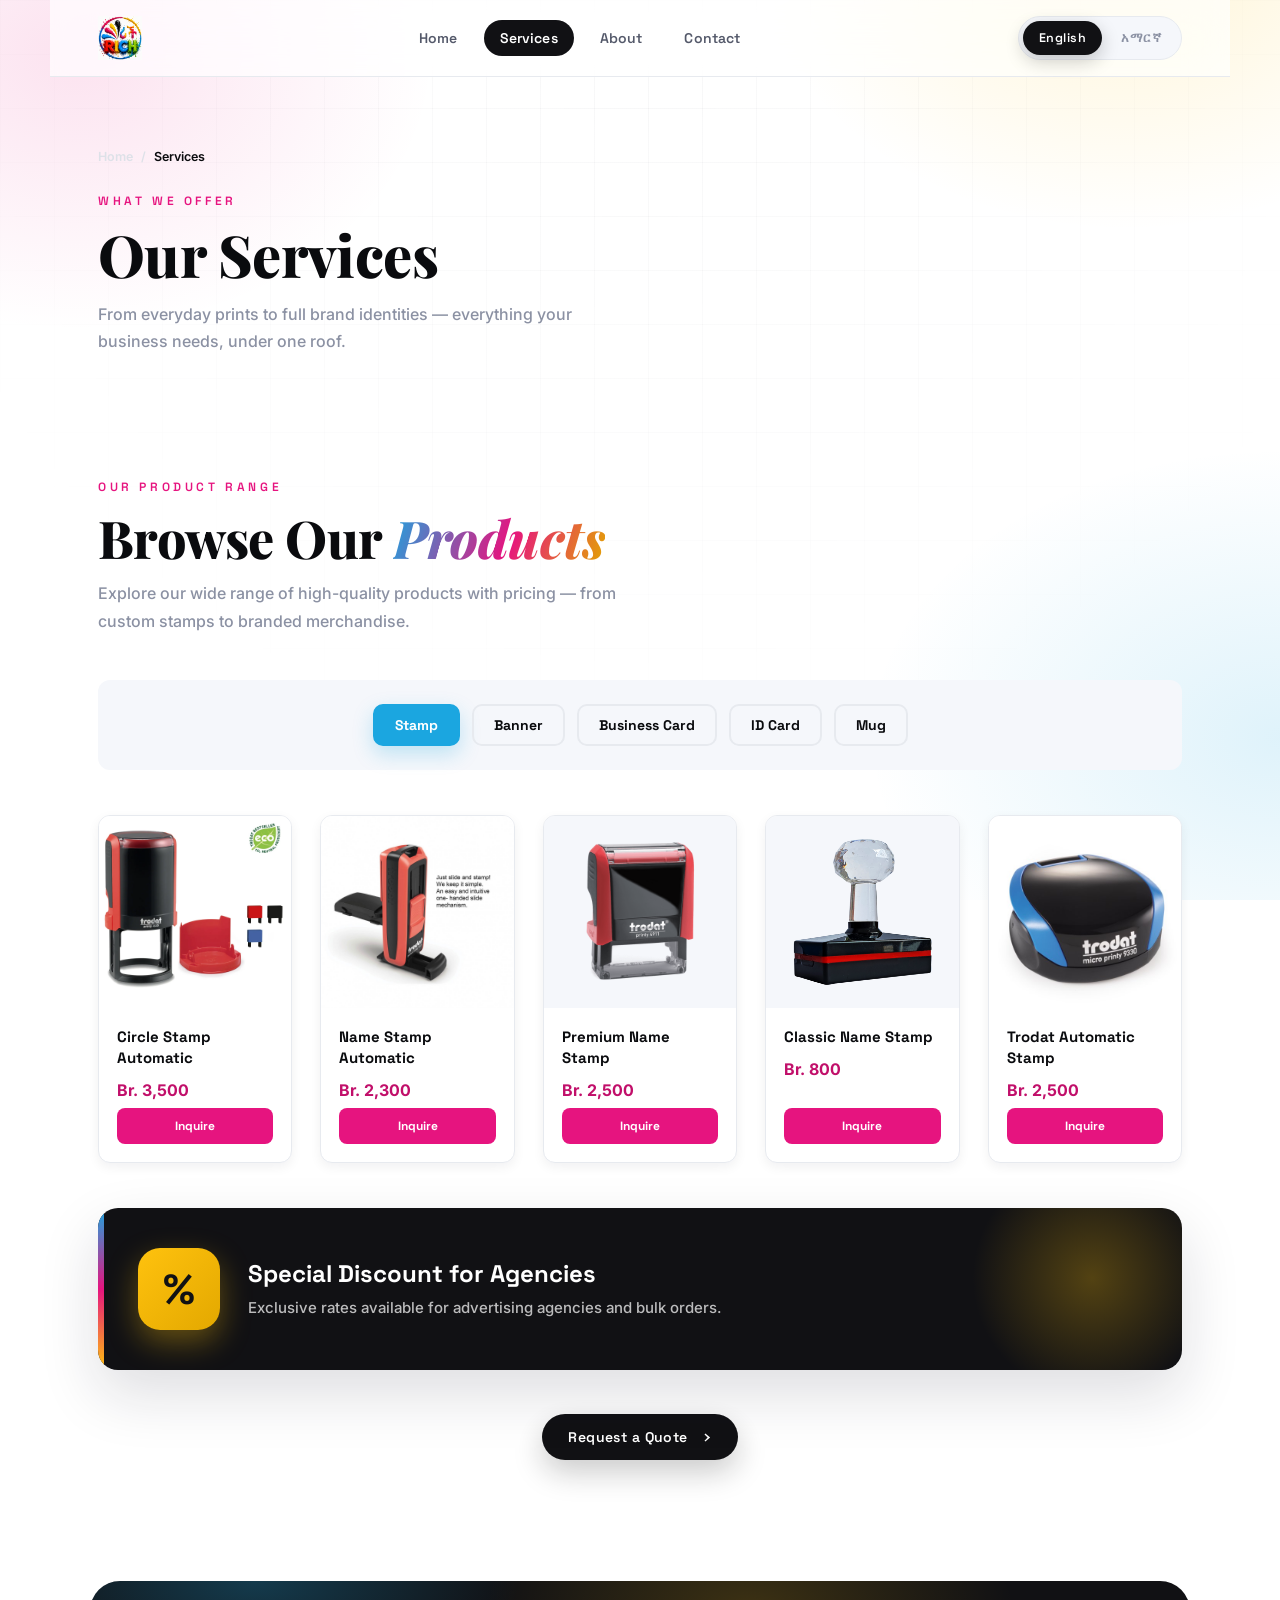
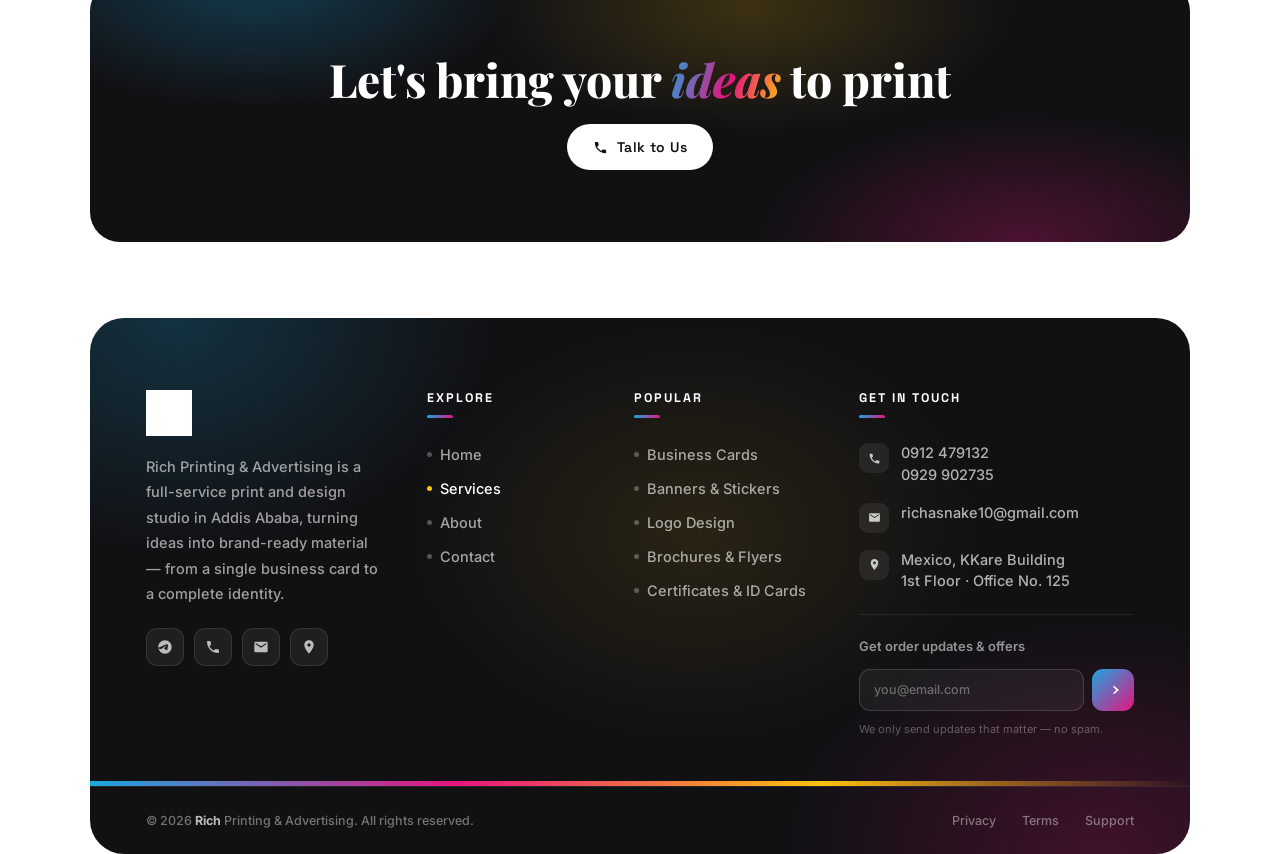
==== commit 78a59be5: "update website" ====
--- a/services.html
+++ b/services.html
@@ -11,6 +11,9 @@
 <link rel="preconnect" href="https://fonts.gstatic.com" crossorigin>
 <link href="https://fonts.googleapis.com/css2?family=Playfair+Display:ital,wght@0,600;0,800;0,900;1,700&family=Space+Grotesk:wght@400;500;600;700&family=Inter:wght@400;500;600;700;800&display=swap" rel="stylesheet">
 <link rel="stylesheet" href="css/style.css">
+  <meta property="og:image" content="https://bolt.new/static/og_default.png">
+    <meta name="twitter:card" content="summary_large_image">
+    <meta name="twitter:image" content="https://bolt.new/static/og_default.png">
 </head>
 <body class="lang-en" data-page="services">
 <a class="skip-link" href="#main">Skip to content</a>
@@ -57,53 +60,167 @@
       <p class="sec-sub reveal am-text">ከዕለት ተዕለት ህትመቶች እስከ ሙሉ ብራንድ ማንነት — ንግድዎ የሚፈልገው ሁሉ በአንድ ቦታ።</p>
     </div>
 
-    <!-- SERVICES -->
+    <!-- PRODUCT CATALOG -->
     <section class="section">
-      <div class="services-grid">
-        <div class="scard c-cy reveal">
-          <div class="scard-head">
-            <div class="scard-ico cy">
-              <svg viewBox="0 0 24 24"><path d="M19 8H5c-1.66 0-3 1.34-3 3v6h4v4h12v-4h4v-6c0-1.66-1.34-3-3-3zm-3 11H8v-5h8v5zm3-7c-.55 0-1-.45-1-1s.45-1 1-1 1 .45 1 1-.45 1-1 1zm-1-9H6v3h12V3z"/></svg>
-            </div>
-            <div class="scard-cat">
-              <span class="en-text">Printing</span><span class="am-text">ህትመት</span>
-              <small class="en-text">Digital &amp; Offset</small><small class="am-text">ዲጂታል &amp; ኦፍሴት</small>
-            </div>
-          </div>
-          <ul class="slist">
-            <li><span class="en-text">Digital Printing</span><span class="am-text">ዲጂታል ህትመት</span></li>
-            <li><span class="en-text">Offset Printing</span><span class="am-text">ኦፍሴት ህትመት</span></li>
-            <li><span class="en-text">Receipts</span><span class="am-text">ደረሰኝ</span></li>
-            <li><span class="en-text">Stamps</span><span class="am-text">ማህተም</span></li>
-            <li><span class="en-text">Tickets</span><span class="am-text">ቲኬት</span></li>
-            <li><span class="en-text">Books</span><span class="am-text">መጽሐፍ</span></li>
-            <li><span class="en-text">Magazines</span><span class="am-text">መጽሔት</span></li>
-            <li><span class="en-text">Catalogs</span><span class="am-text">ካታሎግ</span></li>
-            <li><span class="en-text">Banners &amp; Stickers</span><span class="am-text">ባነር &amp; ስቲከር</span></li>
-          </ul>
-        </div>
-
-        <div class="scard c-mg reveal">
-          <div class="scard-head">
-            <div class="scard-ico mg">
-              <svg viewBox="0 0 24 24"><path d="M20.71 5.63l-2.34-2.34a1 1 0 00-1.41 0l-2.83 2.83 3.75 3.75 2.83-2.83a1 1 0 000-1.41zM3 17.25V21h3.75L17.81 9.94l-3.75-3.75L3 17.25z"/></svg>
-            </div>
-            <div class="scard-cat">
-              <span class="en-text">Design</span><span class="am-text">ዲዛይን</span>
-              <small class="en-text">Creative &amp; Branding</small><small class="am-text">ፈጠራ &amp; ብራንዲንግ</small>
-            </div>
-          </div>
-          <ul class="slist">
-            <li><span class="en-text">Graphic Design</span><span class="am-text">ግራፊክ ዲዛይን</span></li>
-            <li><span class="en-text">Logo Design</span><span class="am-text">ሎጎ ዲዛይን</span></li>
-            <li><span class="en-text">Company Branding</span><span class="am-text">ብራንዲንግ</span></li>
-            <li><span class="en-text">Invitation Cards</span><span class="am-text">የጥሪ ካርዶች</span></li>
-            <li><span class="en-text">Brochures</span><span class="am-text">ብሮሸር</span></li>
-            <li><span class="en-text">Flyers</span><span class="am-text">ፍላየር</span></li>
-            <li><span class="en-text">Business Cards</span><span class="am-text">ቢዝነስ ካርድ</span></li>
-            <li><span class="en-text">Certificates</span><span class="am-text">ሰርተፍኬት</span></li>
-            <li><span class="en-text">ID Cards &amp; Light Boxes</span><span class="am-text">መታወቂያ &amp; ላይት ቦክስ</span></li>
-          </ul>
+      <div class="sec-head reveal">
+        <span class="eyebrow en-text">Our Product Range</span>
+        <span class="eyebrow am-text">ምርቶች</span>
+        <h2 class="sec-title en-text">Browse Our <em>Products</em></h2>
+        <h2 class="sec-title am-text">ምርቶችን <em>ሙለከቱ</em></h2>
+        <p class="sec-sub en-text">Explore our wide range of high-quality products with pricing — from custom stamps to branded merchandise.</p>
+        <p class="sec-sub am-text">በዋጋ ሙሉ ምርቶችን ይመልከቱ — ከብጁ ሞህሮች እስከ ብራንድ ሸቀጦች።</p>
+      </div>
+
+      <!-- CATEGORY FILTER -->
+      <div class="category-filter reveal">
+        <button class="cat-btn active" data-category="stamp">
+          <span class="en-text">Stamp</span><span class="am-text">ሞህር</span>
+        </button>
+        <button class="cat-btn" data-category="banner">
+          <span class="en-text">Banner</span><span class="am-text">ባነር</span>
+        </button>
+        <button class="cat-btn" data-category="bcard">
+          <span class="en-text">Business Card</span><span class="am-text">ቢዝነስ ካርድ</span>
+        </button>
+        <button class="cat-btn" data-category="idcard">
+          <span class="en-text">ID Card</span><span class="am-text">መታወቂያ</span>
+        </button>
+        <button class="cat-btn" data-category="mug">
+          <span class="en-text">Mug</span><span class="am-text">ኩባያ</span>
+        </button>
+      </div>
+
+      <!-- PRODUCTS GRID -->
+      <div class="products-grid" id="productsGrid">
+        <!-- STAMP PRODUCTS -->
+        <div class="product-item reveal" data-category="stamp">
+          <div class="product-image">
+            <img src="stamp picture/Circle stamp automatic  3500.webp" alt="Circle stamp automatic">
+          </div>
+          <div class="product-info">
+            <h3 class="product-name en-text">Circle Stamp Automatic</h3>
+            <h3 class="product-name am-text">ክብ ሞህር ራሰ-ሠራሽ</h3>
+            <p class="product-price">Br. 3,500</p>
+            <a href="contact.html" class="product-btn">
+              <span class="en-text">Inquire</span><span class="am-text">ይጠይቁ</span>
+            </a>
+          </div>
+        </div>
+
+        <div class="product-item reveal" data-category="stamp">
+          <div class="product-image">
+            <img src="stamp picture/name stamp automatic  2300.jpg" alt="Name stamp automatic">
+          </div>
+          <div class="product-info">
+            <h3 class="product-name en-text">Name Stamp Automatic</h3>
+            <h3 class="product-name am-text">ስም ሞህር ራሰ-ሠራሽ</h3>
+            <p class="product-price">Br. 2,300</p>
+            <a href="contact.html" class="product-btn">
+              <span class="en-text">Inquire</span><span class="am-text">ይጠይቁ</span>
+            </a>
+          </div>
+        </div>
+
+        <div class="product-item reveal" data-category="stamp">
+          <div class="product-image">
+            <img src="stamp picture/name stamp automatic  2500.png" alt="Name stamp automatic">
+          </div>
+          <div class="product-info">
+            <h3 class="product-name en-text">Premium Name Stamp</h3>
+            <h3 class="product-name am-text">ምርጥ ስም ሞህር</h3>
+            <p class="product-price">Br. 2,500</p>
+            <a href="contact.html" class="product-btn">
+              <span class="en-text">Inquire</span><span class="am-text">ይጠይቁ</span>
+            </a>
+          </div>
+        </div>
+
+        <div class="product-item reveal" data-category="stamp">
+          <div class="product-image">
+            <img src="stamp picture/Name stamp titer price 800.png" alt="Name stamp">
+          </div>
+          <div class="product-info">
+            <h3 class="product-name en-text">Classic Name Stamp</h3>
+            <h3 class="product-name am-text">ታሪካዊ ስም ሞህር</h3>
+            <p class="product-price">Br. 800</p>
+            <a href="contact.html" class="product-btn">
+              <span class="en-text">Inquire</span><span class="am-text">ይጠይቁ</span>
+            </a>
+          </div>
+        </div>
+
+        <div class="product-item reveal" data-category="stamp">
+          <div class="product-image">
+            <img src="stamp picture/Trodat automatic stamp price 2500.jpg" alt="Trodat automatic stamp">
+          </div>
+          <div class="product-info">
+            <h3 class="product-name en-text">Trodat Automatic Stamp</h3>
+            <h3 class="product-name am-text">ትሮዳት ራሰ-ሠራሽ ሞህር</h3>
+            <p class="product-price">Br. 2,500</p>
+            <a href="contact.html" class="product-btn">
+              <span class="en-text">Inquire</span><span class="am-text">ይጠይቁ</span>
+            </a>
+          </div>
+        </div>
+
+        <!-- BANNER PRODUCTS (Placeholder) -->
+        <div class="product-item reveal" data-category="banner" style="display:none;">
+          <div class="product-image placeholder-bg">
+            <div class="placeholder-text">Banner Product Image</div>
+          </div>
+          <div class="product-info">
+            <h3 class="product-name en-text">Custom Banner</h3>
+            <h3 class="product-name am-text">ብጁ ባነር</h3>
+            <p class="product-price">Br. Available upon inquiry</p>
+            <a href="contact.html" class="product-btn">
+              <span class="en-text">Inquire</span><span class="am-text">ይጠይቁ</span>
+            </a>
+          </div>
+        </div>
+
+        <!-- BUSINESS CARD PRODUCTS (Placeholder) -->
+        <div class="product-item reveal" data-category="bcard" style="display:none;">
+          <div class="product-image placeholder-bg">
+            <div class="placeholder-text">Business Card Image</div>
+          </div>
+          <div class="product-info">
+            <h3 class="product-name en-text">Premium Business Card</h3>
+            <h3 class="product-name am-text">ምርጥ ቢዝነስ ካርድ</h3>
+            <p class="product-price">Br. Available upon inquiry</p>
+            <a href="contact.html" class="product-btn">
+              <span class="en-text">Inquire</span><span class="am-text">ይጠይቁ</span>
+            </a>
+          </div>
+        </div>
+
+        <!-- ID CARD PRODUCTS (Placeholder) -->
+        <div class="product-item reveal" data-category="idcard" style="display:none;">
+          <div class="product-image placeholder-bg">
+            <div class="placeholder-text">ID Card Image</div>
+          </div>
+          <div class="product-info">
+            <h3 class="product-name en-text">Security ID Card</h3>
+            <h3 class="product-name am-text">ደህንነት መታወቂያ</h3>
+            <p class="product-price">Br. Available upon inquiry</p>
+            <a href="contact.html" class="product-btn">
+              <span class="en-text">Inquire</span><span class="am-text">ይጠይቁ</span>
+            </a>
+          </div>
+        </div>
+
+        <!-- MUG PRODUCTS (Placeholder) -->
+        <div class="product-item reveal" data-category="mug" style="display:none;">
+          <div class="product-image placeholder-bg">
+            <div class="placeholder-text">Branded Mug Image</div>
+          </div>
+          <div class="product-info">
+            <h3 class="product-name en-text">Branded Mug</h3>
+            <h3 class="product-name am-text">ብራንድ ኩባያ</h3>
+            <p class="product-price">Br. Available upon inquiry</p>
+            <a href="contact.html" class="product-btn">
+              <span class="en-text">Inquire</span><span class="am-text">ይጠይቁ</span>
+            </a>
+          </div>
         </div>
       </div>
 
--- a/css/style.css
+++ b/css/style.css
@@ -386,7 +386,7 @@
     radial-gradient(60% 60% at 85% 30%,rgba(255,194,14,0.12),transparent 60%),
     radial-gradient(60% 60% at 60% 95%,rgba(230,20,127,0.10),transparent 60%);
 }
-.hero-art-card img{position:relative;width:80%;height:auto;}
+.hero-art-card img{position:relaie;width:100%;height:auto;}
 .hero-art-bar{
   position:absolute;
   left:0;right:0;bottom:0;
@@ -714,6 +714,192 @@
   color:rgba(255,255,255,0.72);
   line-height:1.6;
   position:relative;
+}
+
+/* ─── STAMPS GRID ─── */
+.stamps-grid{
+  display:grid;
+  grid-template-columns:repeat(5,1fr);
+  gap:clamp(18px,3vw,24px);
+  margin-top:clamp(28px,4vh,40px);
+}
+.stamp-card{
+  display:flex;
+  flex-direction:column;
+  background:var(--surface);
+  border:1px solid var(--border);
+  border-radius:var(--radius-sm);
+  overflow:hidden;
+  transition:all .3s var(--ease);
+  box-shadow:0 4px 12px rgba(20,24,40,0.06);
+}
+.stamp-card:hover{
+  transform:translateY(-8px);
+  border-color:var(--cyan);
+  box-shadow:0 12px 32px rgba(27,166,224,0.16);
+}
+.stamp-image{
+  width:100%;
+  aspect-ratio:1;
+  overflow:hidden;
+  background:var(--bg-soft);
+  display:flex;
+  align-items:center;
+  justify-content:center;
+}
+.stamp-image img{
+  width:100%;
+  height:100%;
+  object-fit:cover;
+  transition:transform .3s var(--ease);
+}
+.stamp-card:hover .stamp-image img{
+  transform:scale(1.08);
+}
+.stamp-info{
+  padding:clamp(14px,2vw,18px);
+  display:flex;
+  flex-direction:column;
+  gap:8px;
+}
+.stamp-name{
+  font-family:'Space Grotesk',sans-serif;
+  font-size:clamp(13px,1.8vw,15px);
+  font-weight:700;
+  color:var(--text-b);
+  line-height:1.4;
+}
+.stamp-price{
+  font-size:clamp(13px,2vw,16px);
+  font-weight:700;
+  color:var(--cyan-deep);
+  margin-top:4px;
+}
+
+/* ─── PRODUCT CATALOG ─── */
+.category-filter{
+  display:flex;
+  gap:12px;
+  justify-content:center;
+  flex-wrap:wrap;
+  margin:clamp(24px,4vh,40px) 0;
+  padding:clamp(16px,3vw,24px);
+  background:var(--bg-soft);
+  border-radius:var(--radius-sm);
+}
+.cat-btn{
+  padding:10px 20px;
+  border:2px solid var(--border);
+  background:transparent;
+  color:var(--text-b);
+  font-family:'Space Grotesk',sans-serif;
+  font-size:14px;
+  font-weight:700;
+  border-radius:10px;
+  cursor:pointer;
+  transition:all .3s var(--ease);
+}
+.cat-btn:hover{
+  border-color:var(--cyan);
+  color:var(--cyan-deep);
+}
+.cat-btn.active{
+  background:var(--cyan);
+  color:#fff;
+  border-color:var(--cyan);
+  box-shadow:0 8px 20px rgba(27,166,224,0.25);
+}
+
+.products-grid{
+  display:grid;
+  grid-template-columns:repeat(5,1fr);
+  gap:clamp(20px,3vw,28px);
+  margin:clamp(32px,5vh,48px) 0;
+}
+.product-item{
+  display:flex;
+  flex-direction:column;
+  background:var(--surface);
+  border:1px solid var(--border);
+  border-radius:var(--radius-sm);
+  overflow:hidden;
+  transition:all .3s var(--ease);
+  box-shadow:0 4px 12px rgba(20,24,40,0.06);
+  opacity:1;
+  transform:scale(1);
+}
+.product-item:hover{
+  transform:translateY(-8px);
+  border-color:var(--magenta);
+  box-shadow:0 12px 32px rgba(230,20,127,0.16);
+}
+.product-image{
+  width:100%;
+  aspect-ratio:1;
+  overflow:hidden;
+  background:var(--bg-soft);
+  display:flex;
+  align-items:center;
+  justify-content:center;
+  position:relative;
+}
+.product-image img{
+  width:100%;
+  height:100%;
+  object-fit:cover;
+  transition:transform .3s var(--ease);
+}
+.product-item:hover .product-image img{
+  transform:scale(1.08);
+}
+.placeholder-bg{
+  background:linear-gradient(135deg,rgba(230,20,127,0.10),rgba(27,166,224,0.08));
+}
+.placeholder-text{
+  font-size:13px;
+  color:var(--text-muted);
+  text-align:center;
+  font-style:italic;
+}
+.product-info{
+  padding:clamp(14px,2vw,18px);
+  display:flex;
+  flex-direction:column;
+  gap:8px;
+  flex:1;
+}
+.product-name{
+  font-family:'Space Grotesk',sans-serif;
+  font-size:clamp(13px,1.8vw,15px);
+  font-weight:700;
+  color:var(--text-b);
+  line-height:1.4;
+}
+.product-price{
+  font-size:clamp(13px,2vw,16px);
+  font-weight:700;
+  color:var(--magenta-deep);
+  margin-top:4px;
+}
+.product-btn{
+  margin-top:auto;
+  padding:10px 14px;
+  background:var(--magenta);
+  color:#fff;
+  text-align:center;
+  border-radius:8px;
+  font-family:'Space Grotesk',sans-serif;
+  font-size:12px;
+  font-weight:700;
+  text-decoration:none;
+  transition:all .3s var(--ease);
+  display:block;
+  border:none;
+  cursor:pointer;
+}
+.product-btn:hover{
+  background:var(--magenta-deep);
+  transform:scale(1.05);
 }
 
 /* ─── ABOUT PAGE ─── */
@@ -1168,6 +1354,8 @@
   .footer-top{grid-template-columns:1fr 1fr;}
   .values-grid{grid-template-columns:repeat(2,1fr);}
   .contact-lower{grid-template-columns:1fr;}
+  .stamps-grid{grid-template-columns:repeat(4,1fr);}
+  .products-grid{grid-template-columns:repeat(4,1fr);}
 }
 @media(max-width:860px){
   .nav-links{
@@ -1194,6 +1382,10 @@
   .hero-art-card{max-width:300px;}
   .about-split{grid-template-columns:1fr;}
   .contact-grid{grid-template-columns:repeat(2,1fr);}
+  .stamps-grid{grid-template-columns:repeat(3,1fr);}
+  .products-grid{grid-template-columns:repeat(3,1fr);}
+  .category-filter{gap:8px;}
+  .cat-btn{padding:8px 16px;font-size:12px;}
 }
 @media(max-width:560px){
   .services-grid{grid-template-columns:1fr;}
@@ -1201,6 +1393,10 @@
   .slist{grid-template-columns:1fr;}
   .contact-grid{grid-template-columns:1fr;}
   .values-grid{grid-template-columns:1fr;}
+  .stamps-grid{grid-template-columns:repeat(2,1fr);}
+  .products-grid{grid-template-columns:repeat(2,1fr);}
+  .category-filter{gap:6px;}
+  .cat-btn{padding:6px 12px;font-size:11px;}
   .promo-box{flex-direction:column;text-align:center;align-items:center;}
   .footer-top{grid-template-columns:1fr;}
   .footer-bottom{flex-direction:column;align-items:flex-start;}
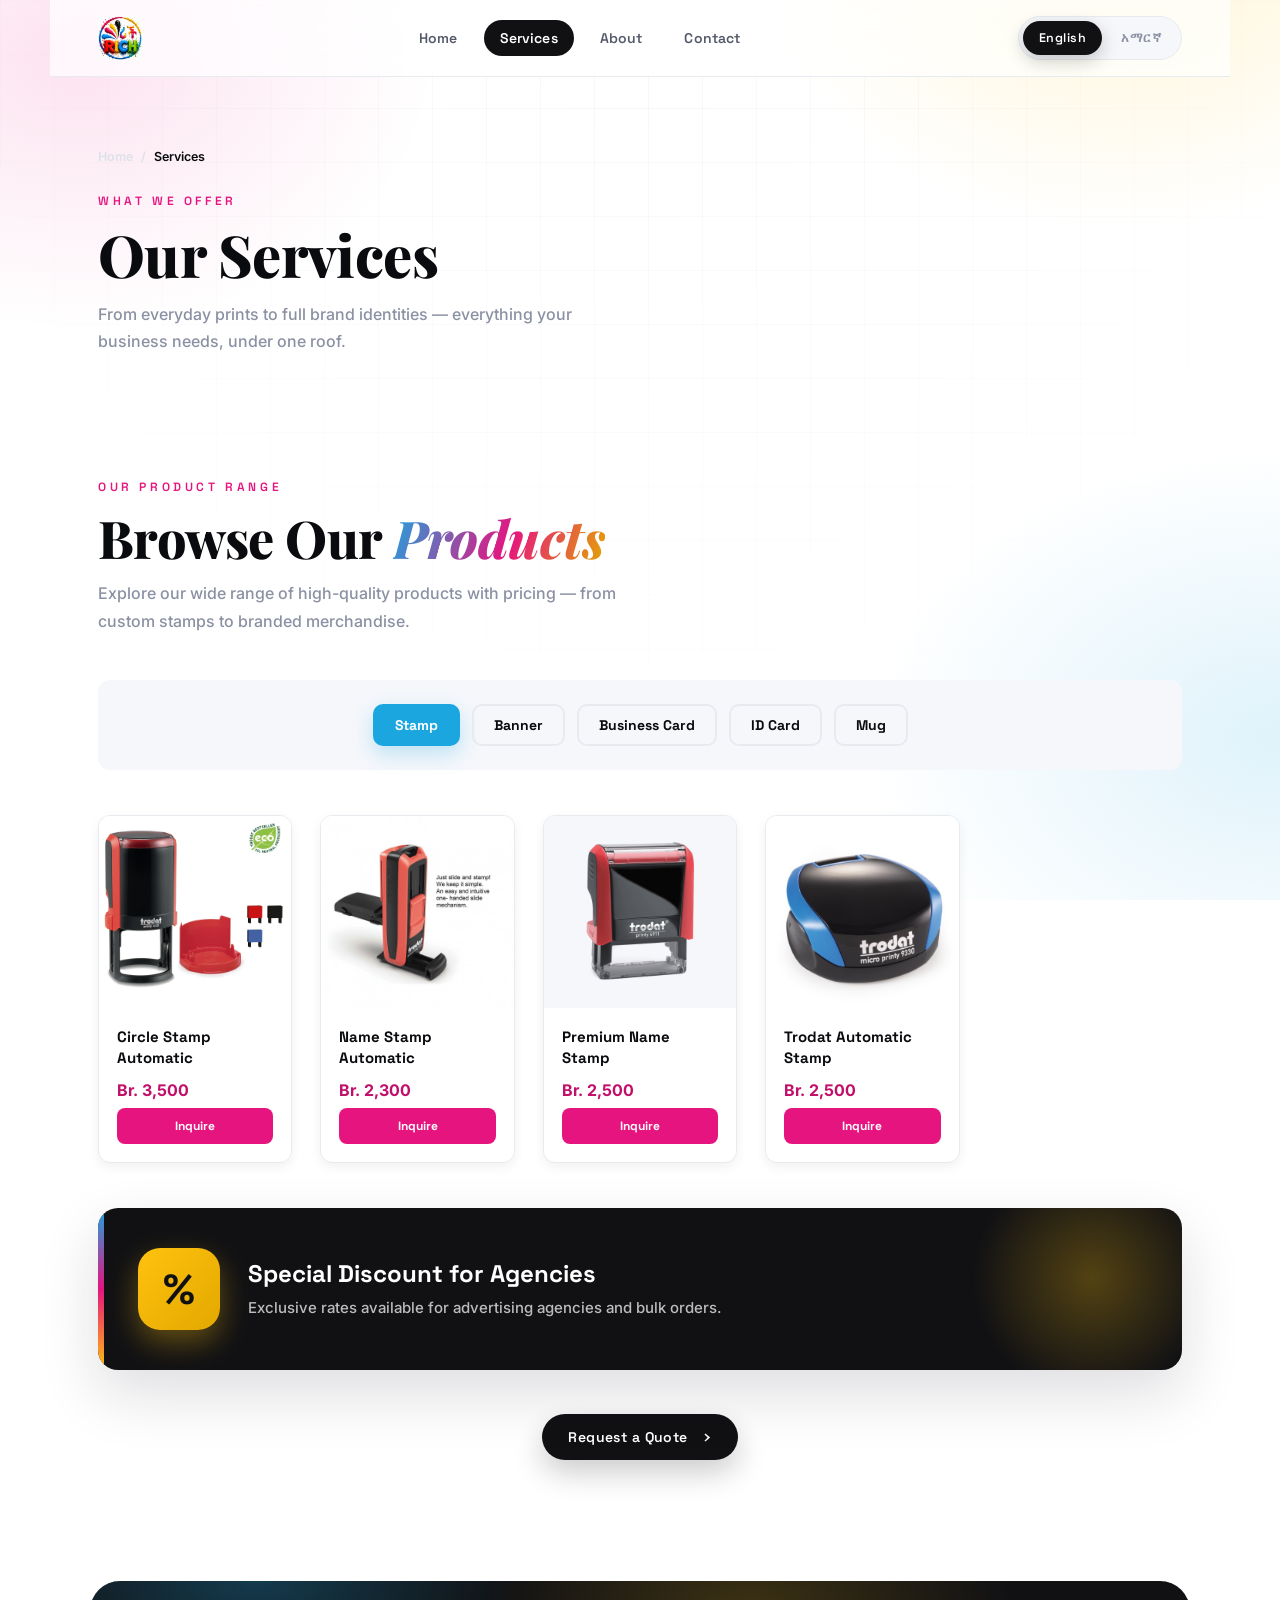
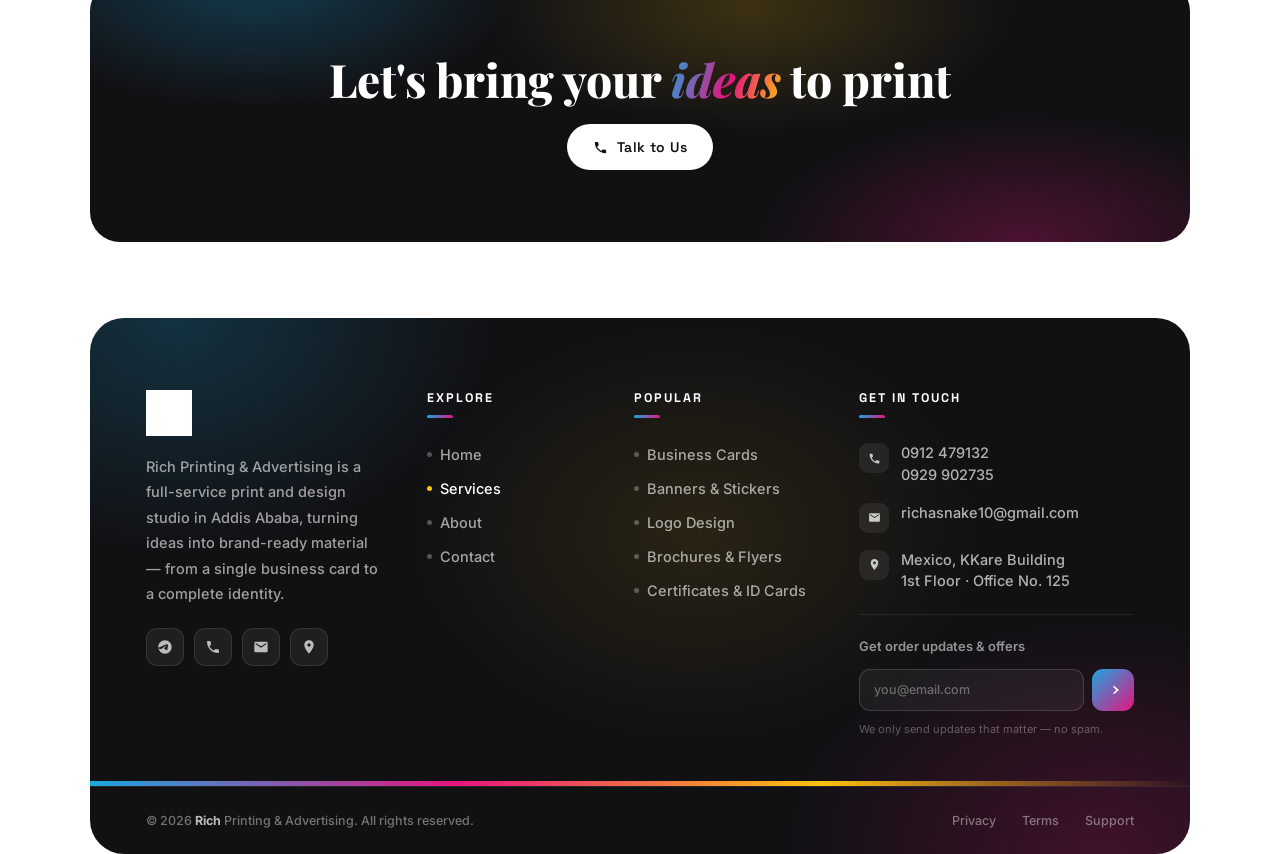
==== commit 8f0cb832: "update website" ====
--- a/services.html
+++ b/services.html
@@ -101,7 +101,7 @@
             <h3 class="product-name en-text">Circle Stamp Automatic</h3>
             <h3 class="product-name am-text">ክብ ሞህር ራሰ-ሠራሽ</h3>
             <p class="product-price">Br. 3,500</p>
-            <a href="contact.html" class="product-btn">
+            <a href="https://t.me/Rita08pp" class="product-btn" target="_blank" rel="noopener noreferrer">
               <span class="en-text">Inquire</span><span class="am-text">ይጠይቁ</span>
             </a>
           </div>
@@ -115,7 +115,7 @@
             <h3 class="product-name en-text">Name Stamp Automatic</h3>
             <h3 class="product-name am-text">ስም ሞህር ራሰ-ሠራሽ</h3>
             <p class="product-price">Br. 2,300</p>
-            <a href="contact.html" class="product-btn">
+            <a href="https://t.me/Rita08pp" class="product-btn" target="_blank" rel="noopener noreferrer">
               <span class="en-text">Inquire</span><span class="am-text">ይጠይቁ</span>
             </a>
           </div>
@@ -129,21 +129,7 @@
             <h3 class="product-name en-text">Premium Name Stamp</h3>
             <h3 class="product-name am-text">ምርጥ ስም ሞህር</h3>
             <p class="product-price">Br. 2,500</p>
-            <a href="contact.html" class="product-btn">
-              <span class="en-text">Inquire</span><span class="am-text">ይጠይቁ</span>
-            </a>
-          </div>
-        </div>
-
-        <div class="product-item reveal" data-category="stamp">
-          <div class="product-image">
-            <img src="stamp picture/Name stamp titer price 800.png" alt="Name stamp">
-          </div>
-          <div class="product-info">
-            <h3 class="product-name en-text">Classic Name Stamp</h3>
-            <h3 class="product-name am-text">ታሪካዊ ስም ሞህር</h3>
-            <p class="product-price">Br. 800</p>
-            <a href="contact.html" class="product-btn">
+            <a href="https://t.me/Rita08pp" class="product-btn" target="_blank" rel="noopener noreferrer">
               <span class="en-text">Inquire</span><span class="am-text">ይጠይቁ</span>
             </a>
           </div>
@@ -157,7 +143,7 @@
             <h3 class="product-name en-text">Trodat Automatic Stamp</h3>
             <h3 class="product-name am-text">ትሮዳት ራሰ-ሠራሽ ሞህር</h3>
             <p class="product-price">Br. 2,500</p>
-            <a href="contact.html" class="product-btn">
+            <a href="https://t.me/Rita08pp" class="product-btn" target="_blank" rel="noopener noreferrer">
               <span class="en-text">Inquire</span><span class="am-text">ይጠይቁ</span>
             </a>
           </div>
@@ -172,7 +158,7 @@
             <h3 class="product-name en-text">Custom Banner</h3>
             <h3 class="product-name am-text">ብጁ ባነር</h3>
             <p class="product-price">Br. Available upon inquiry</p>
-            <a href="contact.html" class="product-btn">
+            <a href="https://t.me/Rita08pp" class="product-btn" target="_blank" rel="noopener noreferrer">
               <span class="en-text">Inquire</span><span class="am-text">ይጠይቁ</span>
             </a>
           </div>
@@ -187,7 +173,7 @@
             <h3 class="product-name en-text">Premium Business Card</h3>
             <h3 class="product-name am-text">ምርጥ ቢዝነስ ካርድ</h3>
             <p class="product-price">Br. Available upon inquiry</p>
-            <a href="contact.html" class="product-btn">
+            <a href="https://t.me/Rita08pp" class="product-btn" target="_blank" rel="noopener noreferrer">
               <span class="en-text">Inquire</span><span class="am-text">ይጠይቁ</span>
             </a>
           </div>
@@ -202,7 +188,7 @@
             <h3 class="product-name en-text">Security ID Card</h3>
             <h3 class="product-name am-text">ደህንነት መታወቂያ</h3>
             <p class="product-price">Br. Available upon inquiry</p>
-            <a href="contact.html" class="product-btn">
+            <a href="https://t.me/Rita08pp" class="product-btn" target="_blank" rel="noopener noreferrer">
               <span class="en-text">Inquire</span><span class="am-text">ይጠይቁ</span>
             </a>
           </div>
@@ -217,7 +203,7 @@
             <h3 class="product-name en-text">Branded Mug</h3>
             <h3 class="product-name am-text">ብራንድ ኩባያ</h3>
             <p class="product-price">Br. Available upon inquiry</p>
-            <a href="contact.html" class="product-btn">
+            <a href="https://t.me/Rita08pp" class="product-btn" target="_blank" rel="noopener noreferrer">
               <span class="en-text">Inquire</span><span class="am-text">ይጠይቁ</span>
             </a>
           </div>
